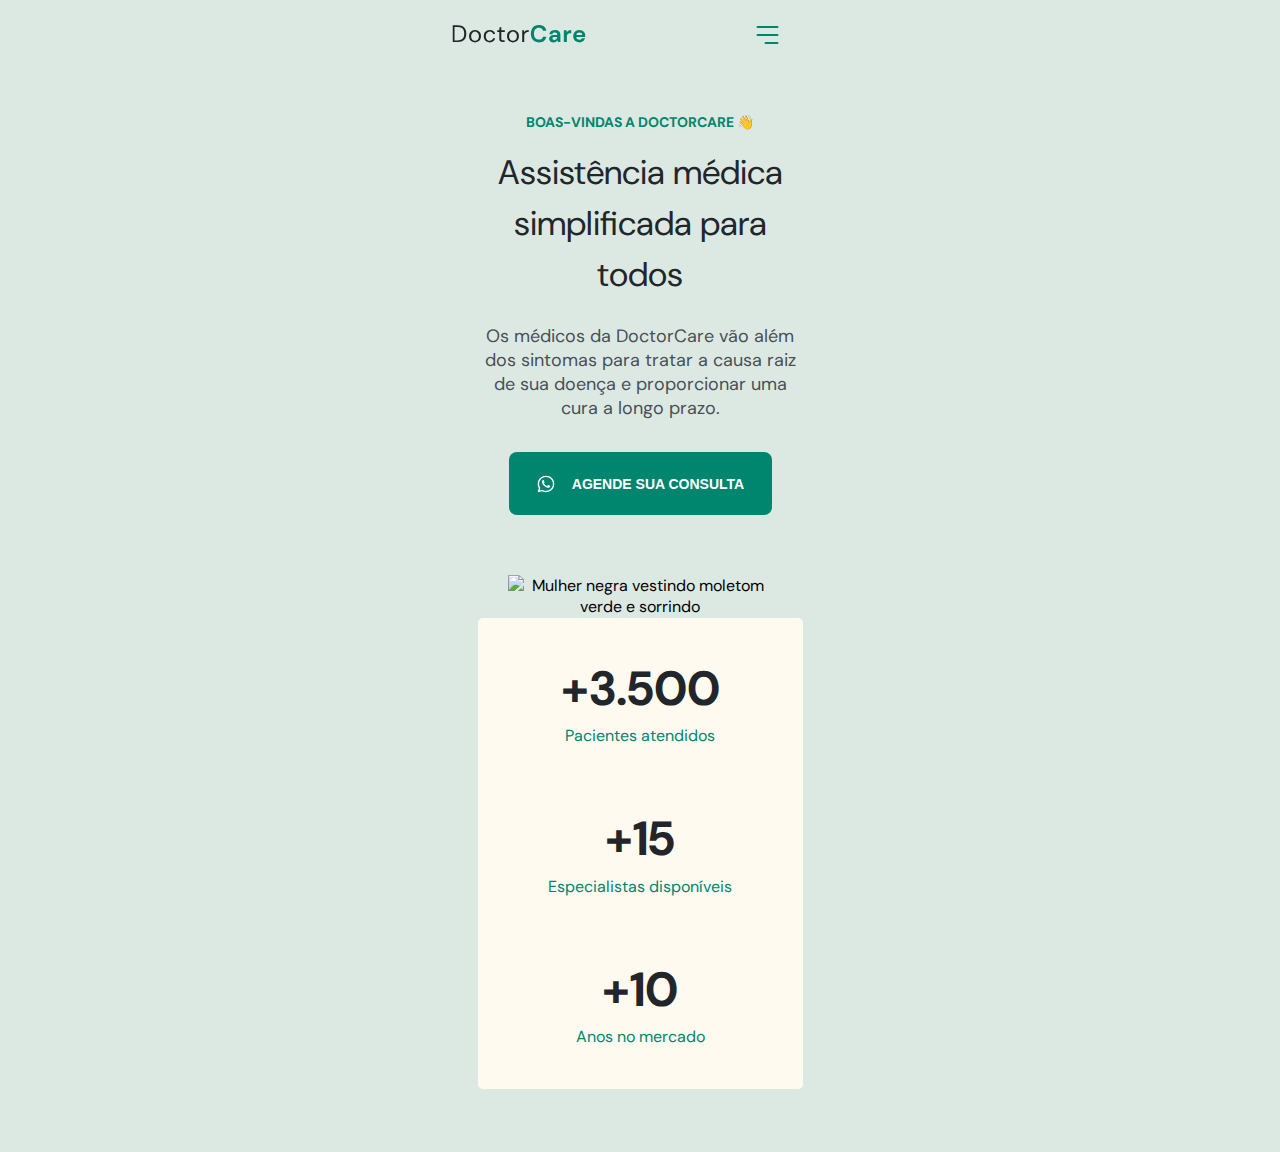
==== NLW/index.html @ db4fc535 "menu" ====
<!DOCTYPE html>
<html lang="pt-BR">
  <head>
    <meta charset="UTF-8" />
    <meta http-equiv="X-UA-Compatible" content="IE=edge" />
    <meta name="viewport" content="width=device-width, initial-scale=1.0" />
    <title>DoctorCare</title>
    <link rel="stylesheet" href="styles.css" />
    <link rel="preconnect" href="https://fonts.googleapis.com" />
    <link rel="preconnect" href="https://fonts.gstatic.com" crossorigin />
    <link
      href="https://fonts.googleapis.com/css2?family=DM+Sans:wght@400;700&display=swap"
      rel="stylesheet"
    />
  </head>
  <body onscroll="onScroll()" class="">
    <nav id="navigation" class="">
      <div class="wrapper">
        <a class="logo" href="#">
          <svg
            width="133"
            height="18"
            viewBox="0 0 133 18"
            fill="none"
            xmlns="http://www.w3.org/2000/svg"
          >
            <path
              d="M0 17.088V0.287999H5.16C8.12 0.287999 10.296 1.04 11.688 2.544C13.096 4.048 13.8 6.112 13.8 8.736C13.8 11.312 13.096 13.352 11.688 14.856C10.296 16.344 8.12 17.088 5.16 17.088H0ZM2.016 15.408H5.112C6.744 15.408 8.04 15.144 9 14.616C9.976 14.072 10.672 13.304 11.088 12.312C11.504 11.304 11.712 10.112 11.712 8.736C11.712 7.328 11.504 6.12 11.088 5.112C10.672 4.104 9.976 3.328 9 2.784C8.04 2.24 6.744 1.968 5.112 1.968H2.016V15.408Z"
              fill="#212529"
            />
            <path
              d="M22.4949 17.376C21.3749 17.376 20.3669 17.12 19.4709 16.608C18.5749 16.096 17.8629 15.376 17.3349 14.448C16.8229 13.504 16.5669 12.4 16.5669 11.136C16.5669 9.872 16.8309 8.776 17.3589 7.848C17.8869 6.904 18.5989 6.176 19.4949 5.664C20.4069 5.152 21.4229 4.896 22.5429 4.896C23.6629 4.896 24.6709 5.152 25.5669 5.664C26.4629 6.176 27.1669 6.904 27.6789 7.848C28.2069 8.776 28.4709 9.872 28.4709 11.136C28.4709 12.4 28.2069 13.504 27.6789 14.448C27.1509 15.376 26.4309 16.096 25.5189 16.608C24.6229 17.12 23.6149 17.376 22.4949 17.376ZM22.4949 15.648C23.1829 15.648 23.8229 15.48 24.4149 15.144C25.0069 14.808 25.4869 14.304 25.8549 13.632C26.2229 12.96 26.4069 12.128 26.4069 11.136C26.4069 10.144 26.2229 9.312 25.8549 8.64C25.5029 7.968 25.0309 7.464 24.4389 7.128C23.8469 6.792 23.2149 6.624 22.5429 6.624C21.8549 6.624 21.2149 6.792 20.6229 7.128C20.0309 7.464 19.5509 7.968 19.1829 8.64C18.8149 9.312 18.6309 10.144 18.6309 11.136C18.6309 12.128 18.8149 12.96 19.1829 13.632C19.5509 14.304 20.0229 14.808 20.5989 15.144C21.1909 15.48 21.8229 15.648 22.4949 15.648Z"
              fill="#212529"
            />
            <path
              d="M37.2261 17.376C36.0901 17.376 35.0661 17.12 34.1541 16.608C33.2581 16.08 32.5461 15.352 32.0181 14.424C31.5061 13.48 31.2501 12.384 31.2501 11.136C31.2501 9.888 31.5061 8.8 32.0181 7.872C32.5461 6.928 33.2581 6.2 34.1541 5.688C35.0661 5.16 36.0901 4.896 37.2261 4.896C38.6341 4.896 39.8181 5.264 40.7781 6C41.7541 6.736 42.3701 7.72 42.6261 8.952H40.5621C40.4021 8.216 40.0101 7.648 39.3861 7.248C38.7621 6.832 38.0341 6.624 37.2021 6.624C36.5301 6.624 35.8981 6.792 35.3061 7.128C34.7141 7.464 34.2341 7.968 33.8661 8.64C33.4981 9.312 33.3141 10.144 33.3141 11.136C33.3141 12.128 33.4981 12.96 33.8661 13.632C34.2341 14.304 34.7141 14.816 35.3061 15.168C35.8981 15.504 36.5301 15.672 37.2021 15.672C38.0341 15.672 38.7621 15.472 39.3861 15.072C40.0101 14.656 40.4021 14.072 40.5621 13.32H42.6261C42.3861 14.52 41.7781 15.496 40.8021 16.248C39.8261 17 38.6341 17.376 37.2261 17.376Z"
              fill="#212529"
            />
            <path
              d="M50.2974 17.088C49.2094 17.088 48.3534 16.824 47.7294 16.296C47.1054 15.768 46.7934 14.816 46.7934 13.44V6.888H44.7294V5.184H46.7934L47.0574 2.328H48.8094V5.184H52.3134V6.888H48.8094V13.44C48.8094 14.192 48.9614 14.704 49.2654 14.976C49.5694 15.232 50.1054 15.36 50.8734 15.36H52.1214V17.088H50.2974Z"
              fill="#212529"
            />
            <path
              d="M60.4506 17.376C59.3306 17.376 58.3226 17.12 57.4266 16.608C56.5306 16.096 55.8186 15.376 55.2906 14.448C54.7786 13.504 54.5226 12.4 54.5226 11.136C54.5226 9.872 54.7866 8.776 55.3146 7.848C55.8426 6.904 56.5546 6.176 57.4506 5.664C58.3626 5.152 59.3786 4.896 60.4986 4.896C61.6186 4.896 62.6266 5.152 63.5226 5.664C64.4186 6.176 65.1226 6.904 65.6346 7.848C66.1626 8.776 66.4266 9.872 66.4266 11.136C66.4266 12.4 66.1626 13.504 65.6346 14.448C65.1066 15.376 64.3866 16.096 63.4746 16.608C62.5786 17.12 61.5706 17.376 60.4506 17.376ZM60.4506 15.648C61.1386 15.648 61.7786 15.48 62.3706 15.144C62.9626 14.808 63.4426 14.304 63.8106 13.632C64.1786 12.96 64.3626 12.128 64.3626 11.136C64.3626 10.144 64.1786 9.312 63.8106 8.64C63.4586 7.968 62.9866 7.464 62.3946 7.128C61.8026 6.792 61.1706 6.624 60.4986 6.624C59.8106 6.624 59.1706 6.792 58.5786 7.128C57.9866 7.464 57.5066 7.968 57.1386 8.64C56.7706 9.312 56.5866 10.144 56.5866 11.136C56.5866 12.128 56.7706 12.96 57.1386 13.632C57.5066 14.304 57.9786 14.808 58.5546 15.144C59.1466 15.48 59.7786 15.648 60.4506 15.648Z"
              fill="#212529"
            />
            <path
              d="M69.7097 17.088V5.184H71.5337L71.7017 7.464C72.0697 6.68 72.6297 6.056 73.3817 5.592C74.1337 5.128 75.0617 4.896 76.1657 4.896V7.008H75.6137C74.9097 7.008 74.2617 7.136 73.6697 7.392C73.0777 7.632 72.6057 8.048 72.2537 8.64C71.9017 9.232 71.7257 10.048 71.7257 11.088V17.088H69.7097Z"
              fill="#212529"
            />
            <path
              d="M86.4924 17.376C84.7964 17.376 83.3404 17.016 82.1244 16.296C80.9084 15.56 79.9724 14.544 79.3164 13.248C78.6604 11.936 78.3324 10.424 78.3324 8.712C78.3324 7 78.6604 5.488 79.3164 4.176C79.9724 2.864 80.9084 1.84 82.1244 1.104C83.3404 0.368 84.7964 0 86.4924 0C88.5084 0 90.1564 0.504 91.4364 1.512C92.7324 2.504 93.5404 3.904 93.8604 5.712H90.4764C90.2684 4.8 89.8204 4.088 89.1324 3.576C88.4604 3.048 87.5644 2.784 86.4444 2.784C84.8924 2.784 83.6764 3.312 82.7964 4.368C81.9164 5.424 81.4764 6.872 81.4764 8.712C81.4764 10.552 81.9164 12 82.7964 13.056C83.6764 14.096 84.8924 14.616 86.4444 14.616C87.5644 14.616 88.4604 14.376 89.1324 13.896C89.8204 13.4 90.2684 12.72 90.4764 11.856H93.8604C93.5404 13.584 92.7324 14.936 91.4364 15.912C90.1564 16.888 88.5084 17.376 86.4924 17.376Z"
              fill="#00856F"
            />
            <path
              d="M101.092 17.376C100.068 17.376 99.2278 17.216 98.5718 16.896C97.9158 16.56 97.4277 16.12 97.1077 15.576C96.7878 15.032 96.6278 14.432 96.6278 13.776C96.6278 12.672 97.0598 11.776 97.9238 11.088C98.7878 10.4 100.084 10.056 101.812 10.056H104.836V9.768C104.836 8.952 104.604 8.352 104.14 7.968C103.676 7.584 103.1 7.392 102.412 7.392C101.788 7.392 101.244 7.544 100.78 7.848C100.316 8.136 100.028 8.568 99.9157 9.144H96.9157C96.9958 8.28 97.2837 7.528 97.7797 6.888C98.2917 6.248 98.9477 5.76 99.7477 5.424C100.548 5.072 101.444 4.896 102.436 4.896C104.132 4.896 105.468 5.32 106.444 6.168C107.42 7.016 107.908 8.216 107.908 9.768V17.088H105.292L105.004 15.168C104.652 15.808 104.156 16.336 103.516 16.752C102.892 17.168 102.084 17.376 101.092 17.376ZM101.788 14.976C102.668 14.976 103.348 14.688 103.828 14.112C104.324 13.536 104.636 12.824 104.764 11.976H102.148C101.332 11.976 100.748 12.128 100.396 12.432C100.044 12.72 99.8678 13.08 99.8678 13.512C99.8678 13.976 100.044 14.336 100.396 14.592C100.748 14.848 101.212 14.976 101.788 14.976Z"
              fill="#00856F"
            />
            <path
              d="M111.319 17.088V5.184H114.055L114.343 7.416C114.775 6.648 115.359 6.04 116.095 5.592C116.847 5.128 117.727 4.896 118.735 4.896V8.136H117.871C117.199 8.136 116.599 8.24 116.071 8.448C115.543 8.656 115.127 9.016 114.823 9.528C114.535 10.04 114.391 10.752 114.391 11.664V17.088H111.319Z"
              fill="#00856F"
            />
            <path
              d="M126.888 17.376C125.688 17.376 124.624 17.12 123.696 16.608C122.768 16.096 122.04 15.376 121.512 14.448C120.984 13.52 120.72 12.448 120.72 11.232C120.72 10 120.976 8.904 121.488 7.944C122.016 6.984 122.736 6.24 123.648 5.712C124.576 5.168 125.664 4.896 126.912 4.896C128.08 4.896 129.112 5.152 130.008 5.664C130.904 6.176 131.6 6.88 132.096 7.776C132.608 8.656 132.864 9.64 132.864 10.728C132.864 10.904 132.856 11.088 132.84 11.28C132.84 11.472 132.832 11.672 132.816 11.88H123.768C123.832 12.808 124.152 13.536 124.728 14.064C125.32 14.592 126.032 14.856 126.864 14.856C127.488 14.856 128.008 14.72 128.424 14.448C128.856 14.16 129.176 13.792 129.384 13.344H132.504C132.28 14.096 131.904 14.784 131.376 15.408C130.864 16.016 130.224 16.496 129.456 16.848C128.704 17.2 127.848 17.376 126.888 17.376ZM126.912 7.392C126.16 7.392 125.496 7.608 124.92 8.04C124.344 8.456 123.976 9.096 123.816 9.96H129.744C129.696 9.176 129.408 8.552 128.88 8.088C128.352 7.624 127.696 7.392 126.912 7.392Z"
              fill="#00856F"
            />
          </svg>
        </a>

        <div class="menu">
          <ul>
            <li><a href="#">Início</a></li>
            <li><a href="#">Serviços</a></li>
            <li><a href="#">Sobre</a></li>
          </ul>

          <a class="button" href="#">Agende sua consulta</a>

          <ul class="social-links">
            <li>
              <a target="_blank" href=""
                ><svg
                  width="24"
                  height="24"
                  viewBox="0 0 24 24"
                  fill="none"
                  xmlns="http://www.w3.org/2000/svg"
                >
                  <path
                    d="M17 1.99997H7C4.23858 1.99997 2 4.23855 2 6.99997V17C2 19.7614 4.23858 22 7 22H17C19.7614 22 22 19.7614 22 17V6.99997C22 4.23855 19.7614 1.99997 17 1.99997Z"
                    stroke="#FFFAF1"
                    stroke-width="2"
                    stroke-linecap="round"
                    stroke-linejoin="round"
                  />
                  <path
                    d="M15.9997 11.3701C16.1231 12.2023 15.981 13.0523 15.5935 13.7991C15.206 14.5459 14.5929 15.1515 13.8413 15.5297C13.0898 15.908 12.2382 16.0397 11.4075 15.906C10.5768 15.7723 9.80947 15.3801 9.21455 14.7852C8.61962 14.1903 8.22744 13.4229 8.09377 12.5923C7.96011 11.7616 8.09177 10.91 8.47003 10.1584C8.84829 9.40691 9.45389 8.7938 10.2007 8.4063C10.9475 8.0188 11.7975 7.87665 12.6297 8.00006C13.4786 8.12594 14.2646 8.52152 14.8714 9.12836C15.4782 9.73521 15.8738 10.5211 15.9997 11.3701Z"
                    stroke="#FFFAF1"
                    stroke-width="2"
                    stroke-linecap="round"
                    stroke-linejoin="round"
                  />
                  <path
                    d="M17.5 6.49997H17.51"
                    stroke="#FFFAF1"
                    stroke-width="2"
                    stroke-linecap="round"
                    stroke-linejoin="round"
                  />
                </svg>
              </a>
            </li>
            <li>
              <a target="_blank" href=""
                ><svg
                  width="24"
                  height="24"
                  viewBox="0 0 24 24"
                  fill="none"
                  xmlns="http://www.w3.org/2000/svg"
                >
                  <path
                    d="M18 1.99997H15C13.6739 1.99997 12.4021 2.52675 11.4645 3.46444C10.5268 4.40212 10 5.67389 10 6.99997V9.99997H7V14H10V22H14V14H17L18 9.99997H14V6.99997C14 6.73475 14.1054 6.4804 14.2929 6.29286C14.4804 6.10533 14.7348 5.99997 15 5.99997H18V1.99997Z"
                    stroke="#FFFAF1"
                    stroke-width="2"
                    stroke-linecap="round"
                    stroke-linejoin="round"
                  />
                </svg>
              </a>
            </li>
            <li>
              <a target="_blank" href=""
                ><svg
                  width="24"
                  height="24"
                  viewBox="0 0 24 24"
                  fill="none"
                  xmlns="http://www.w3.org/2000/svg"
                >
                  <path
                    d="M22.5396 6.42C22.4208 5.94541 22.1789 5.51057 21.8382 5.15941C21.4976 4.80824 21.0703 4.55318 20.5996 4.42C18.8796 4 11.9996 4 11.9996 4C11.9996 4 5.1196 4 3.3996 4.46C2.92884 4.59318 2.50157 4.84824 2.16094 5.19941C1.82031 5.55057 1.57838 5.98541 1.4596 6.46C1.14481 8.20556 0.990831 9.97631 0.999595 11.75C0.988374 13.537 1.14236 15.3213 1.4596 17.08C1.59055 17.5398 1.8379 17.9581 2.17774 18.2945C2.51758 18.6308 2.93842 18.8738 3.3996 19C5.1196 19.46 11.9996 19.46 11.9996 19.46C11.9996 19.46 18.8796 19.46 20.5996 19C21.0703 18.8668 21.4976 18.6118 21.8382 18.2606C22.1789 17.9094 22.4208 17.4746 22.5396 17C22.852 15.2676 23.0059 13.5103 22.9996 11.75C23.0108 9.96295 22.8568 8.1787 22.5396 6.42Z"
                    stroke="#FFFAF1"
                    stroke-width="2"
                    stroke-linecap="round"
                    stroke-linejoin="round"
                  />
                  <path
                    d="M9.75 15.02L15.5 11.75L9.75 8.48001V15.02Z"
                    stroke="#FFFAF1"
                    stroke-width="2"
                    stroke-linecap="round"
                    stroke-linejoin="round"
                  />
                </svg>
              </a>
            </li>
          </ul>
        </div>
        <button
          aria-expanded="false"
          aria-label="Abri menu"
          onclick="openMenu()"
          class="open-menu"
        >
          <svg
            width="40"
            height="40"
            viewBox="0 0 40 40"
            fill="none"
            xmlns="http://www.w3.org/2000/svg"
          >
            <path
              d="M10 20H30"
              stroke="#00856F"
              stroke-width="2"
              stroke-linecap="round"
              stroke-linejoin="round"
            />
            <path
              d="M10 12H30"
              stroke="#00856F"
              stroke-width="2"
              stroke-linecap="round"
              stroke-linejoin="round"
            />
            <path
              d="M18 28L30 28"
              stroke="#00856F"
              stroke-width="2"
              stroke-linecap="round"
              stroke-linejoin="round"
            />
          </svg>
        </button>
        <button
          aria-expanded="true"
          aria-label="Fechar menu"
          onclick="closeMenu()"
          class="close-menu"
        >
          <svg
            width="40"
            height="40"
            viewBox="0 0 40 40"
            fill="none"
            xmlns="http://www.w3.org/2000/svg"
          >
            <path
              d="M30 10L10 30M10 10L30 30"
              stroke="#FFFAF1"
              stroke-width="2"
              stroke-linecap="round"
              stroke-linejoin="round"
            />
          </svg>
        </button>
      </div>
    </nav>

    <header class="wrapper">
      <h4>BOAS-VINDAS A DOCTORCARE 👋</h4>
      <h1>Assistência médica simplificada para todos</h1>
      <p>
        Os médicos da DoctorCare vão além dos sintomas para tratar a causa raiz
        de sua doença e proporcionar uma cura a longo prazo.
      </p>
      <button>
        <svg
          width="20"
          height="20"
          viewBox="0 0 20 20"
          fill="none"
          xmlns="http://www.w3.org/2000/svg"
        >
          <path
            d="M13.8337 11.6667C13.667 11.5833 12.5837 11.0833 12.417 11C12.2503 10.9167 12.0837 10.9167 11.917 11.0833C11.7503 11.25 11.417 11.75 11.2503 11.9167C11.167 12.0833 11.0003 12.0833 10.8337 12C10.2503 11.75 9.66699 11.4167 9.16699 11C8.75033 10.5833 8.33366 10.0833 8.00033 9.58334C7.91699 9.41668 8.00033 9.25001 8.08366 9.16668C8.16699 9.08334 8.25033 8.91668 8.41699 8.83334C8.50033 8.75001 8.58366 8.58334 8.58366 8.50001C8.66699 8.41668 8.66699 8.25001 8.58366 8.16668C8.50033 8.08334 8.08366 7.08334 7.91699 6.66668C7.83366 6.08334 7.66699 6.08334 7.50033 6.08334C7.41699 6.08334 7.25033 6.08334 7.08366 6.08334C6.91699 6.08334 6.66699 6.25001 6.58366 6.33334C6.08366 6.83334 5.83366 7.41668 5.83366 8.08334C5.91699 8.83334 6.16699 9.58334 6.66699 10.25C7.58366 11.5833 8.75033 12.6667 10.167 13.3333C10.5837 13.5 10.917 13.6667 11.3337 13.75C11.7503 13.9167 12.167 13.9167 12.667 13.8333C13.2503 13.75 13.7503 13.3333 14.0837 12.8333C14.2503 12.5 14.2503 12.1667 14.167 11.8333C14.167 11.8333 14.0003 11.75 13.8337 11.6667ZM15.917 4.08334C12.667 0.833344 7.41699 0.833344 4.16699 4.08334C1.50033 6.75001 1.00033 10.8333 2.83366 14.0833L1.66699 18.3333L6.08366 17.1667C7.33366 17.8333 8.66699 18.1667 10.0003 18.1667C14.5837 18.1667 18.2503 14.5 18.2503 9.91668C18.3337 7.75001 17.417 5.66668 15.917 4.08334ZM13.667 15.75C12.5837 16.4167 11.3337 16.8333 10.0003 16.8333C8.75033 16.8333 7.58366 16.5 6.50033 15.9167L6.25033 15.75L3.66699 16.4167L4.33366 13.9167L4.16699 13.6667C2.16699 10.3333 3.16699 6.16668 6.41699 4.08334C9.66699 2.00001 13.8337 3.08334 15.8337 6.25001C17.8337 9.50001 16.917 13.75 13.667 15.75Z"
            fill="white"
          />
        </svg>

        Agende sua consulta
      </button>

      <img
        src="./assets/photo.svg"
        alt="Mulher negra vestindo moletom verde e sorrindo"
      />
      <div class="stats">
        <div class="stat">
          <h3>+3.500</h3>
          <p>Pacientes atendidos</p>
        </div>
        <div class="stat">
          <h3>+15</h3>
          <p>Especialistas disponíveis</p>
        </div>
        <div class="stat">
          <h3>+10</h3>
          <p>Anos no mercado</p>
        </div>
      </div>
    </header>
    <script src="main.js"></script>
  </body>
</html>
---- NLW/styles.css ----
/*===All===========================*/

* {
  margin: 0;
  padding: 0;
  box-sizing: border-box;
}

:root {
  --primary-color: hsl(170, 100%, 26%);
  --headline-color: hsl(210, 11%, 15%);
  --paragraph-color: hsl(210, 9%, 31%);

  --brand-beige: hsl(39, 100%, 97%);
  --brand-light: hsl(148, 23%, 89%);

  font-size: 62.5%; /*1rem equivale a 10px*/

  --nav-height: 7.2rem;
}

html,
body {
  width: 100%;
  height: 100%;
}

body {
  font-family: 'DM Sans';
  font-size: 1.6rem;

  text-align: center;
}

.wrapper {
  width: 37.5rem;
  margin-inline: auto;
}

ul {
  list-style: none;
}

/*=====Header========================*/

header {
  margin-top: calc(4.1rem + var(--nav-height));
  padding-inline: 2.4rem;
}

header::before {
  content: '';
  width: 100%;
  height: calc(108rem + var(--nav-height));
  background-color: var(--brand-light);
  display: block;

  position: absolute;
  top: 0;
  left: 0;
  z-index: -1;
}

header h4 {
  font-size: 1.4rem;
  color: var(--primary-color);
  margin-bottom: 1.6rem;
}

header h1 {
  font-size: 3.4rem;
  color: var(--headline-color);
  line-height: 130%;
  line-height: 150%;
  font-weight: 400;
  margin-bottom: 2.4rem;
}

header p {
  font-size: 1.8rem;
  color: var(--paragraph-color);
  margin-bottom: 3.2rem;
}

header button {
  background: var(--primary-color);
  border: none;
  border-radius: 0.8rem;

  margin-bottom: 6rem;

  height: 6.3rem;
  width: 26.3rem;

  color: hsl(0, 0%, 100%);

  text-transform: uppercase;
  font-size: 1.4rem;
  font-weight: 700;

  display: flex;
  flex-direction: row;
  align-items: center;
  justify-content: center;
  gap: 1.6rem;
  margin-left: auto;
  margin-right: auto;
}

header img {
  width: 26.4rem;
  display: block;
  margin-inline: auto;
  object-position: 0 2rem;
}

.stats {
  width: 32.7;
  padding-block: 4rem;
  margin-inline: auto;

  background-color: var(--brand-beige);
  border: 1px solid var(--brand-light);
  border-radius: 0.6rem;

  display: flex;
  flex-direction: column;
  justify-content: center;
  gap: 6rem;
}

.stat h3 {
  font-size: 4.8rem;
  color: var(--headline-color);
  line-height: 130%;

  margin-bottom: 0.4rem;
}

.stat p {
  margin: 0;
  color: var(--primary-color);
  font-size: 1.6rem;
  line-height: 150%;
}

nav button {
  background: none;
  border: none;
  cursor: pointer;
}

/*=====Navigation========================*/

nav {
  display: flex;
  height: var(--nav-height);

  position: fixed;
  top: 0;
  left: 50%;
  transform: translateX(-50%);
}

nav .wrapper {
  display: flex;
  align-items: center;
  justify-content: space-between;
}

nav.scroll {
  background: var(--primary-color);
  width: 100vw;
}

nav.scroll svg:nth-child(1) path {
  fill: white;
}

nav.scroll svg:nth-child(2) path {
  stroke: white;
}

nav button {
  background: none;
  border: none;
  cursor: ponter;
}

/*===Menu Expandend===========================*/
body.menu-expanded {
  overflow: hidden;
}

body.menu-expanded > :not(nav) {
  display: none;
}

.menu,
.close-menu,
body.menu-expanded .open-menu {
  opacity: 0.5;
  visibility: hidden;
}

body.menu-expanded .menu,
body.menu-expanded .close-menu {
  opacity: 1;
  visibility: visible;
}

body.menu-expanded .menu {
  position: fixed;
  top: 0;
  left: 0;
  background: var(--primary-color);

  width: 100vw;
  height: 100vh;

  padding: var(--nav-height);
}

body.menu-expanded nav {
  position: relative;
}

.menu ul:nth-child(1) {
  display: flex;
  flex-direction: column;
  gap: 4.8rem;
  margin-top: 6rem;

  font-weight: 700;
  font-size: 2.4rem;
  line-height: 3.1rem;
}

.menu ul li a {
  color: white;
  text-decoration: none;
}

.menu .button {
  background: white;
  border-radius: 4rem;
  font-weight: 700;
  font-size: 1.8rem;
  line-height: 2.3rem;
  text-transform: uppercase;
  text-decoration: none;

  color: var(--primary-color);

  display: inline-block;
  padding: 1.6rem 3.2rem;

  margin-top: 4.8rem;
  margin-bottom: 8rem;
}

.social-links {
  display: flex;
  align-items: center;
  justify-content: center;
  gap: 3.2rem;
}

body .menu-expanded .logo,
body.menu-expanded button {
  position: relative;
  z-index: 100;
}

body.menu-expanded .logo path {
  fill: white;
}

body.menu-expanded button path {
  stroke: white;
}
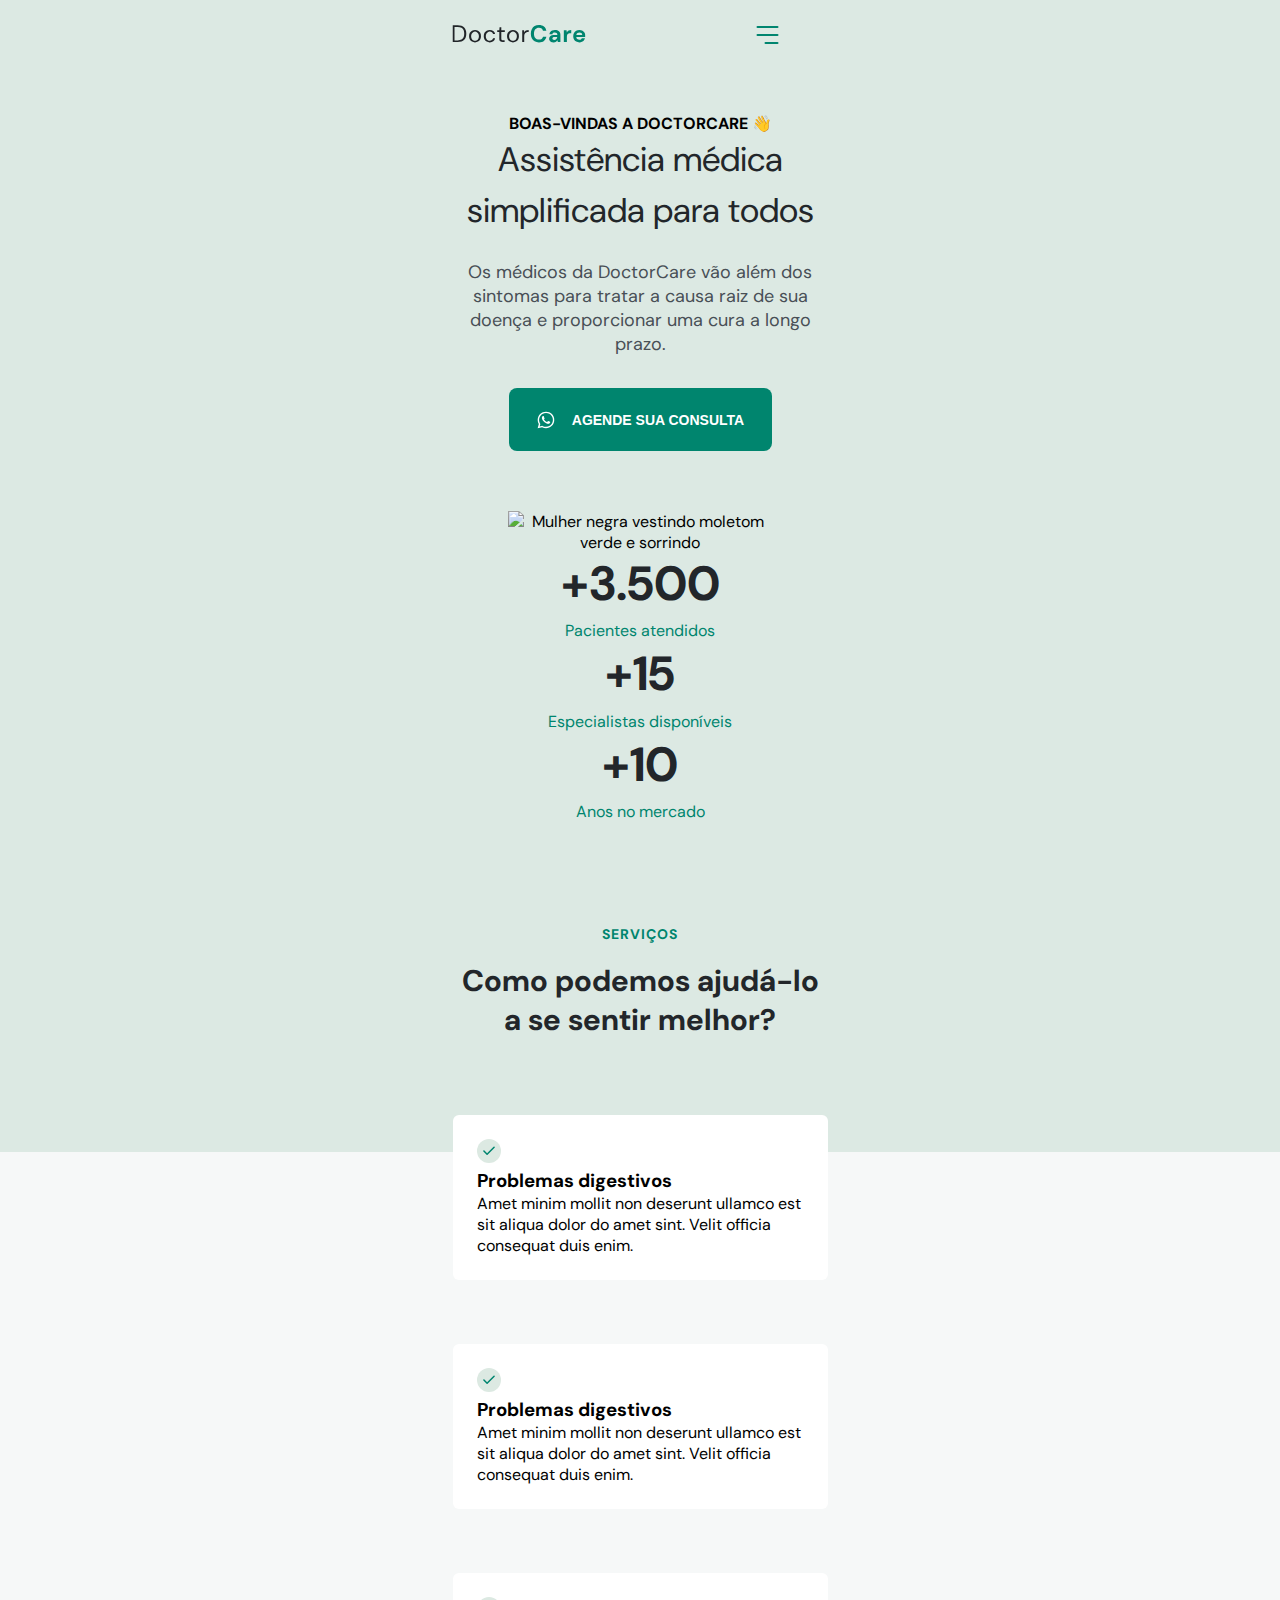
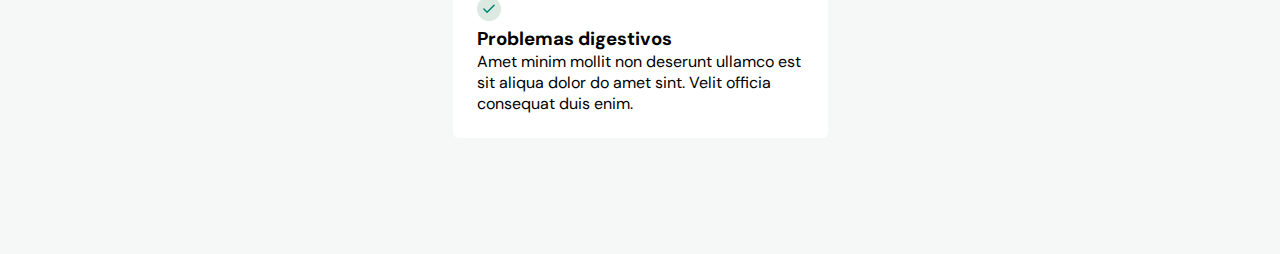
==== commit 8488df02: "Scroll Reveal" ====
--- a/NLW/index.html
+++ b/NLW/index.html
@@ -16,7 +16,7 @@
   <body onscroll="onScroll()" class="">
     <nav id="navigation" class="">
       <div class="wrapper">
-        <a class="logo" href="#">
+        <a class="logo" href="#home">
           <svg
             width="133"
             height="18"
@@ -69,8 +69,8 @@
 
         <div class="menu">
           <ul>
-            <li><a href="#">Início</a></li>
-            <li><a href="#">Serviços</a></li>
+            <li><a onclick="closeMenu()" href="#home">Início</a></li>
+            <li><a onclick="closeMenu()" href="#services">Serviços</a></li>
             <li><a href="#">Sobre</a></li>
           </ul>
 
@@ -218,49 +218,138 @@
       </div>
     </nav>
 
-    <header class="wrapper">
-      <h4>BOAS-VINDAS A DOCTORCARE 👋</h4>
-      <h1>Assistência médica simplificada para todos</h1>
-      <p>
-        Os médicos da DoctorCare vão além dos sintomas para tratar a causa raiz
-        de sua doença e proporcionar uma cura a longo prazo.
-      </p>
-      <button>
-        <svg
-          width="20"
-          height="20"
-          viewBox="0 0 20 20"
-          fill="none"
-          xmlns="http://www.w3.org/2000/svg"
-        >
-          <path
-            d="M13.8337 11.6667C13.667 11.5833 12.5837 11.0833 12.417 11C12.2503 10.9167 12.0837 10.9167 11.917 11.0833C11.7503 11.25 11.417 11.75 11.2503 11.9167C11.167 12.0833 11.0003 12.0833 10.8337 12C10.2503 11.75 9.66699 11.4167 9.16699 11C8.75033 10.5833 8.33366 10.0833 8.00033 9.58334C7.91699 9.41668 8.00033 9.25001 8.08366 9.16668C8.16699 9.08334 8.25033 8.91668 8.41699 8.83334C8.50033 8.75001 8.58366 8.58334 8.58366 8.50001C8.66699 8.41668 8.66699 8.25001 8.58366 8.16668C8.50033 8.08334 8.08366 7.08334 7.91699 6.66668C7.83366 6.08334 7.66699 6.08334 7.50033 6.08334C7.41699 6.08334 7.25033 6.08334 7.08366 6.08334C6.91699 6.08334 6.66699 6.25001 6.58366 6.33334C6.08366 6.83334 5.83366 7.41668 5.83366 8.08334C5.91699 8.83334 6.16699 9.58334 6.66699 10.25C7.58366 11.5833 8.75033 12.6667 10.167 13.3333C10.5837 13.5 10.917 13.6667 11.3337 13.75C11.7503 13.9167 12.167 13.9167 12.667 13.8333C13.2503 13.75 13.7503 13.3333 14.0837 12.8333C14.2503 12.5 14.2503 12.1667 14.167 11.8333C14.167 11.8333 14.0003 11.75 13.8337 11.6667ZM15.917 4.08334C12.667 0.833344 7.41699 0.833344 4.16699 4.08334C1.50033 6.75001 1.00033 10.8333 2.83366 14.0833L1.66699 18.3333L6.08366 17.1667C7.33366 17.8333 8.66699 18.1667 10.0003 18.1667C14.5837 18.1667 18.2503 14.5 18.2503 9.91668C18.3337 7.75001 17.417 5.66668 15.917 4.08334ZM13.667 15.75C12.5837 16.4167 11.3337 16.8333 10.0003 16.8333C8.75033 16.8333 7.58366 16.5 6.50033 15.9167L6.25033 15.75L3.66699 16.4167L4.33366 13.9167L4.16699 13.6667C2.16699 10.3333 3.16699 6.16668 6.41699 4.08334C9.66699 2.00001 13.8337 3.08334 15.8337 6.25001C17.8337 9.50001 16.917 13.75 13.667 15.75Z"
-            fill="white"
-          />
-        </svg>
-
-        Agende sua consulta
-      </button>
-
-      <img
-        src="./assets/photo.svg"
-        alt="Mulher negra vestindo moletom verde e sorrindo"
-      />
-      <div class="stats">
-        <div class="stat">
-          <h3>+3.500</h3>
-          <p>Pacientes atendidos</p>
-        </div>
-        <div class="stat">
-          <h3>+15</h3>
-          <p>Especialistas disponíveis</p>
-        </div>
-        <div class="stat">
-          <h3>+10</h3>
-          <p>Anos no mercado</p>
+    <header id="home">
+      <div class="wrapper">
+        <h4>BOAS-VINDAS A DOCTORCARE 👋</h4>
+        <h1>Assistência médica simplificada para todos</h1>
+        <p>
+          Os médicos da DoctorCare vão além dos sintomas para tratar a causa
+          raiz de sua doença e proporcionar uma cura a longo prazo.
+        </p>
+        <button>
+          <svg
+            width="20"
+            height="20"
+            viewBox="0 0 20 20"
+            fill="none"
+            xmlns="http://www.w3.org/2000/svg"
+          >
+            <path
+              d="M13.8337 11.6667C13.667 11.5833 12.5837 11.0833 12.417 11C12.2503 10.9167 12.0837 10.9167 11.917 11.0833C11.7503 11.25 11.417 11.75 11.2503 11.9167C11.167 12.0833 11.0003 12.0833 10.8337 12C10.2503 11.75 9.66699 11.4167 9.16699 11C8.75033 10.5833 8.33366 10.0833 8.00033 9.58334C7.91699 9.41668 8.00033 9.25001 8.08366 9.16668C8.16699 9.08334 8.25033 8.91668 8.41699 8.83334C8.50033 8.75001 8.58366 8.58334 8.58366 8.50001C8.66699 8.41668 8.66699 8.25001 8.58366 8.16668C8.50033 8.08334 8.08366 7.08334 7.91699 6.66668C7.83366 6.08334 7.66699 6.08334 7.50033 6.08334C7.41699 6.08334 7.25033 6.08334 7.08366 6.08334C6.91699 6.08334 6.66699 6.25001 6.58366 6.33334C6.08366 6.83334 5.83366 7.41668 5.83366 8.08334C5.91699 8.83334 6.16699 9.58334 6.66699 10.25C7.58366 11.5833 8.75033 12.6667 10.167 13.3333C10.5837 13.5 10.917 13.6667 11.3337 13.75C11.7503 13.9167 12.167 13.9167 12.667 13.8333C13.2503 13.75 13.7503 13.3333 14.0837 12.8333C14.2503 12.5 14.2503 12.1667 14.167 11.8333C14.167 11.8333 14.0003 11.75 13.8337 11.6667ZM15.917 4.08334C12.667 0.833344 7.41699 0.833344 4.16699 4.08334C1.50033 6.75001 1.00033 10.8333 2.83366 14.0833L1.66699 18.3333L6.08366 17.1667C7.33366 17.8333 8.66699 18.1667 10.0003 18.1667C14.5837 18.1667 18.2503 14.5 18.2503 9.91668C18.3337 7.75001 17.417 5.66668 15.917 4.08334ZM13.667 15.75C12.5837 16.4167 11.3337 16.8333 10.0003 16.8333C8.75033 16.8333 7.58366 16.5 6.50033 15.9167L6.25033 15.75L3.66699 16.4167L4.33366 13.9167L4.16699 13.6667C2.16699 10.3333 3.16699 6.16668 6.41699 4.08334C9.66699 2.00001 13.8337 3.08334 15.8337 6.25001C17.8337 9.50001 16.917 13.75 13.667 15.75Z"
+              fill="white"
+            />
+          </svg>
+
+          Agende sua consulta
+        </button>
+
+        <img
+          src="./assets/photo.svg"
+          alt="Mulher negra vestindo moletom verde e sorrindo"
+        />
+        <div class="stats">
+          <div class="stat">
+            <h3>+3.500</h3>
+            <p>Pacientes atendidos</p>
+          </div>
+          <div class="stat">
+            <h3>+15</h3>
+            <p>Especialistas disponíveis</p>
+          </div>
+          <div class="stat">
+            <h3>+10</h3>
+            <p>Anos no mercado</p>
+          </div>
         </div>
       </div>
     </header>
+
+    <section id="services">
+      <div class="wrapper">
+        <header>
+          <h4>Serviços</h4>
+          <h2>Como podemos ajudá-lo a se sentir melhor?</h2>
+        </header>
+        <div class="cards">
+          <div class="card">
+            <svg
+              width="24"
+              height="24"
+              viewBox="0 0 24 24"
+              fill="none"
+              xmlns="http://www.w3.org/2000/svg"
+            >
+              <circle cx="12" cy="12" r="12" fill="#DCE9E2" />
+              <path
+                d="M17.091 8.18182L10.091 15.1818L6.90918 12"
+                stroke="#00856F"
+                stroke-width="1.5"
+                stroke-linecap="round"
+                stroke-linejoin="round"
+              />
+            </svg>
+
+            <h3>Problemas digestivos</h3>
+            <p>
+              Amet minim mollit non deserunt ullamco est sit aliqua dolor do
+              amet sint. Velit officia consequat duis enim.
+            </p>
+          </div>
+
+          <div class="card">
+            <svg
+              width="24"
+              height="24"
+              viewBox="0 0 24 24"
+              fill="none"
+              xmlns="http://www.w3.org/2000/svg"
+            >
+              <circle cx="12" cy="12" r="12" fill="#DCE9E2" />
+              <path
+                d="M17.091 8.18182L10.091 15.1818L6.90918 12"
+                stroke="#00856F"
+                stroke-width="1.5"
+                stroke-linecap="round"
+                stroke-linejoin="round"
+              />
+            </svg>
+
+            <h3>Problemas digestivos</h3>
+            <p>
+              Amet minim mollit non deserunt ullamco est sit aliqua dolor do
+              amet sint. Velit officia consequat duis enim.
+            </p>
+          </div>
+
+          <div class="card">
+            <svg
+              width="24"
+              height="24"
+              viewBox="0 0 24 24"
+              fill="none"
+              xmlns="http://www.w3.org/2000/svg"
+            >
+              <circle cx="12" cy="12" r="12" fill="#DCE9E2" />
+              <path
+                d="M17.091 8.18182L10.091 15.1818L6.90918 12"
+                stroke="#00856F"
+                stroke-width="1.5"
+                stroke-linecap="round"
+                stroke-linejoin="round"
+              />
+            </svg>
+
+            <h3>Problemas digestivos</h3>
+            <p>
+              Amet minim mollit non deserunt ullamco est sit aliqua dolor do
+              amet sint. Velit officia consequat duis enim.
+            </p>
+          </div>
+        </div>
+      </div>
+    </section>
+    <!--ScrollReaveal Lib-->
+    <script src="https://unpkg.com/scrollreveal"></script>
     <script src="main.js"></script>
   </body>
 </html>
--- a/NLW/styles.css
+++ b/NLW/styles.css
@@ -14,9 +14,15 @@
   --brand-beige: hsl(39, 100%, 97%);
   --brand-light: hsl(148, 23%, 89%);
 
+  --bg-light: hsl(180, 14%, 97%);
+
   font-size: 62.5%; /*1rem equivale a 10px*/
 
   --nav-height: 7.2rem;
+}
+
+html {
+  scroll-behavior: smooth;
 }
 
 html,
@@ -30,6 +36,10 @@
   font-size: 1.6rem;
 
   text-align: center;
+
+  overflow: overlay;
+
+  background-color: var(--bg-light);
 }
 
 .wrapper {
@@ -41,14 +51,17 @@
   list-style: none;
 }
 
-/*=====Header========================*/
-
-header {
-  margin-top: calc(4.1rem + var(--nav-height));
-  padding-inline: 2.4rem;
-}
-
-header::before {
+section {
+  padding-block: 10rem;
+}
+
+/*=====#Home========================*/
+
+#home {
+  padding-top: calc(4.1rem + var(--nav-height));
+}
+
+#home::before {
   content: '';
   width: 100%;
   height: calc(108rem + var(--nav-height));
@@ -61,13 +74,13 @@
   z-index: -1;
 }
 
-header h4 {
+he#homeader h4 {
   font-size: 1.4rem;
   color: var(--primary-color);
   margin-bottom: 1.6rem;
 }
 
-header h1 {
+#home h1 {
   font-size: 3.4rem;
   color: var(--headline-color);
   line-height: 130%;
@@ -76,13 +89,13 @@
   margin-bottom: 2.4rem;
 }
 
-header p {
+#home p {
   font-size: 1.8rem;
   color: var(--paragraph-color);
   margin-bottom: 3.2rem;
 }
 
-header button {
+#home button {
   background: var(--primary-color);
   border: none;
   border-radius: 0.8rem;
@@ -107,14 +120,14 @@
   margin-right: auto;
 }
 
-header img {
+#home img {
   width: 26.4rem;
   display: block;
   margin-inline: auto;
   object-position: 0 2rem;
 }
 
-.stats {
+#home.stats {
   width: 32.7;
   padding-block: 4rem;
   margin-inline: auto;
@@ -129,7 +142,7 @@
   gap: 6rem;
 }
 
-.stat h3 {
+#home .stat h3 {
   font-size: 4.8rem;
   color: var(--headline-color);
   line-height: 130%;
@@ -137,7 +150,7 @@
   margin-bottom: 0.4rem;
 }
 
-.stat p {
+#home .stat p {
   margin: 0;
   color: var(--primary-color);
   font-size: 1.6rem;
@@ -160,6 +173,8 @@
   top: 0;
   left: 50%;
   transform: translateX(-50%);
+
+  z-index: 100;
 }
 
 nav .wrapper {
@@ -209,6 +224,10 @@
   visibility: visible;
 }
 
+.menu {
+  transform: translateY(100%);
+}
+
 body.menu-expanded .menu {
   position: fixed;
   top: 0;
@@ -219,6 +238,10 @@
   height: 100vh;
 
   padding: var(--nav-height);
+
+  transition: transform 300ms;
+
+  transform: translateY(0);
 }
 
 body.menu-expanded nav {
@@ -229,7 +252,7 @@
   display: flex;
   flex-direction: column;
   gap: 4.8rem;
-  margin-top: 6rem;
+  margin-top: 3rem;
 
   font-weight: 700;
   font-size: 2.4rem;
@@ -279,3 +302,44 @@
 body.menu-expanded button path {
   stroke: white;
 }
+
+/*=====Services========================*/
+
+#services header h4 {
+  font-size: 1.4rem;
+  line-height: 150%;
+  letter-spacing: 0.08em;
+
+  color: var(--primary-color);
+
+  text-transform: uppercase;
+  margin-bottom: 1.6rem;
+}
+
+#services header h2 {
+  font-size: 3rem;
+  line-height: 3.9rem;
+
+  color: var(--headline-color);
+
+  margin-bottom: 6rem;
+}
+
+#services .cards {
+  display: flex;
+  flex-direction: column;
+  gap: 3.2rem;
+}
+
+#services .card {
+  padding: 2.4rem;
+  text-align: left;
+  background: white;
+
+  border: 1px solide var(--brand-light);
+  border-radius: 0.6rem;
+}
+
+#services .card {
+  margin-block: 1.6rem;
+}
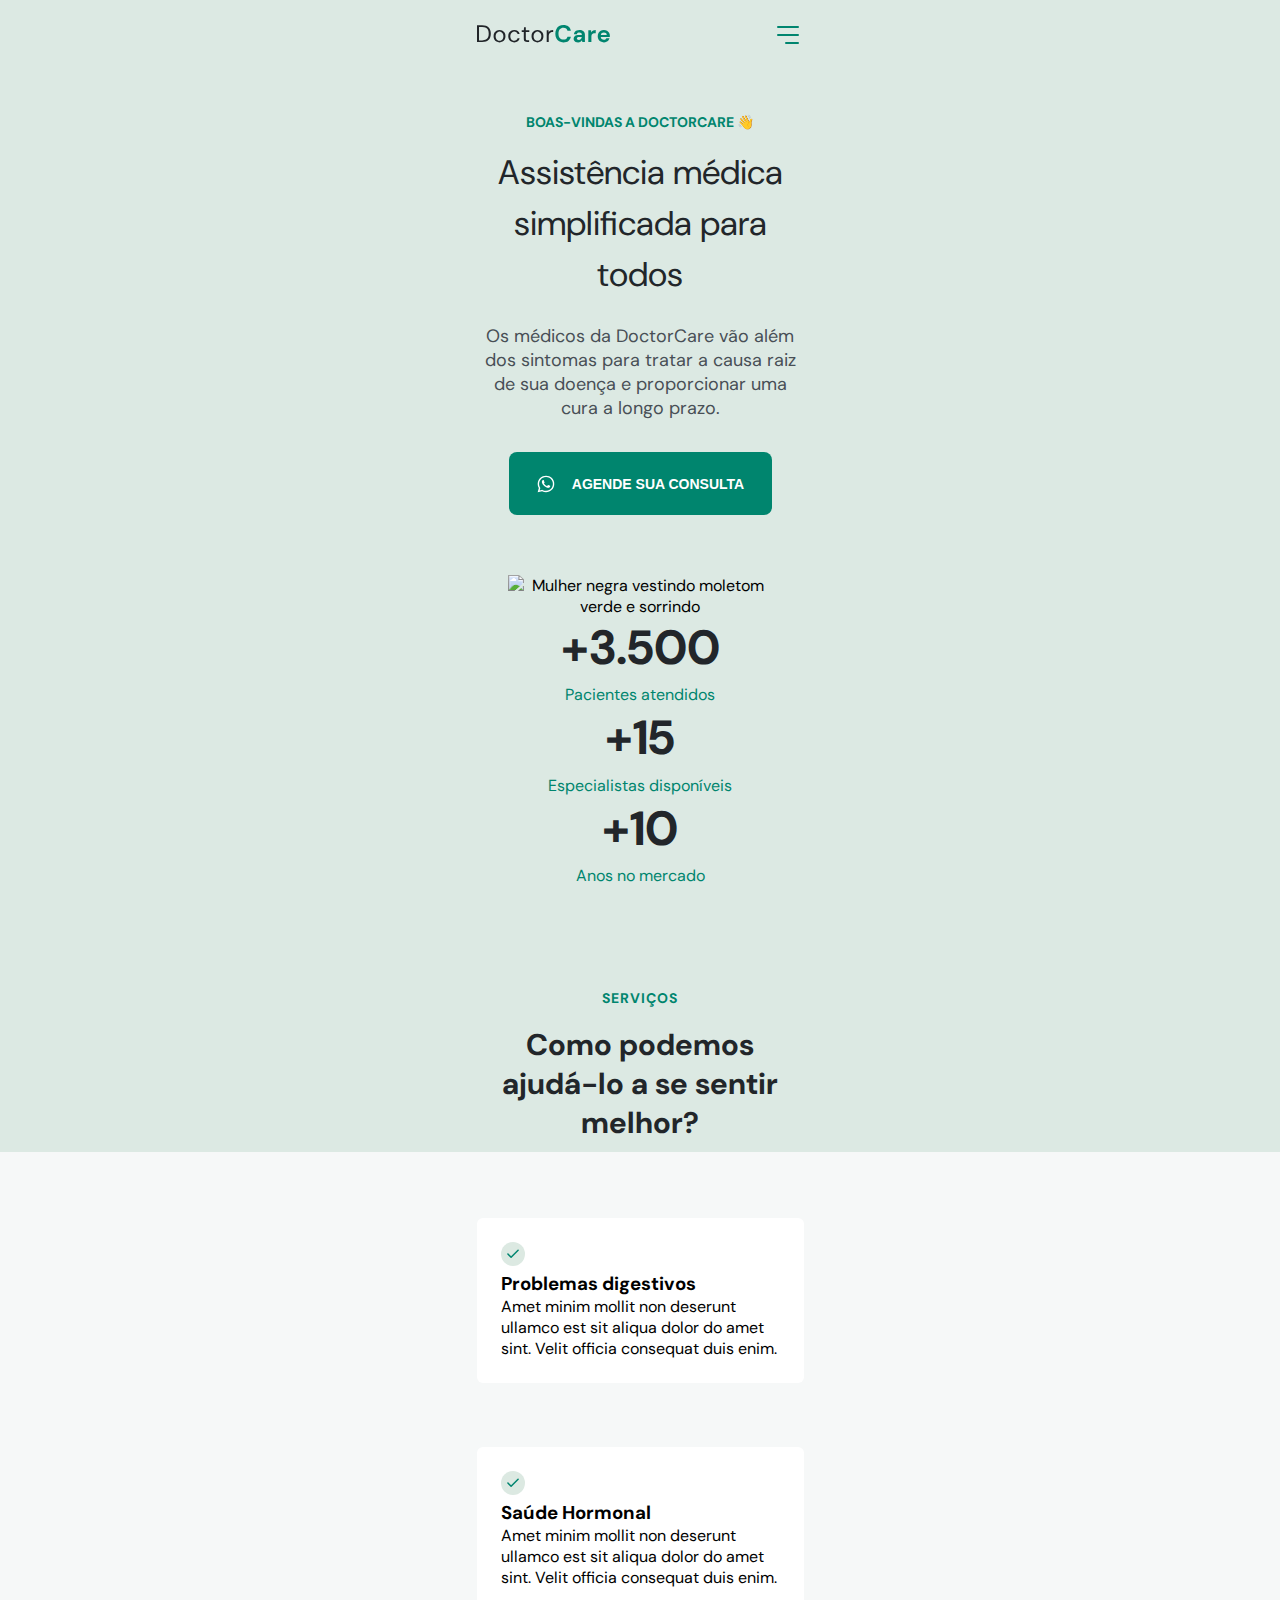
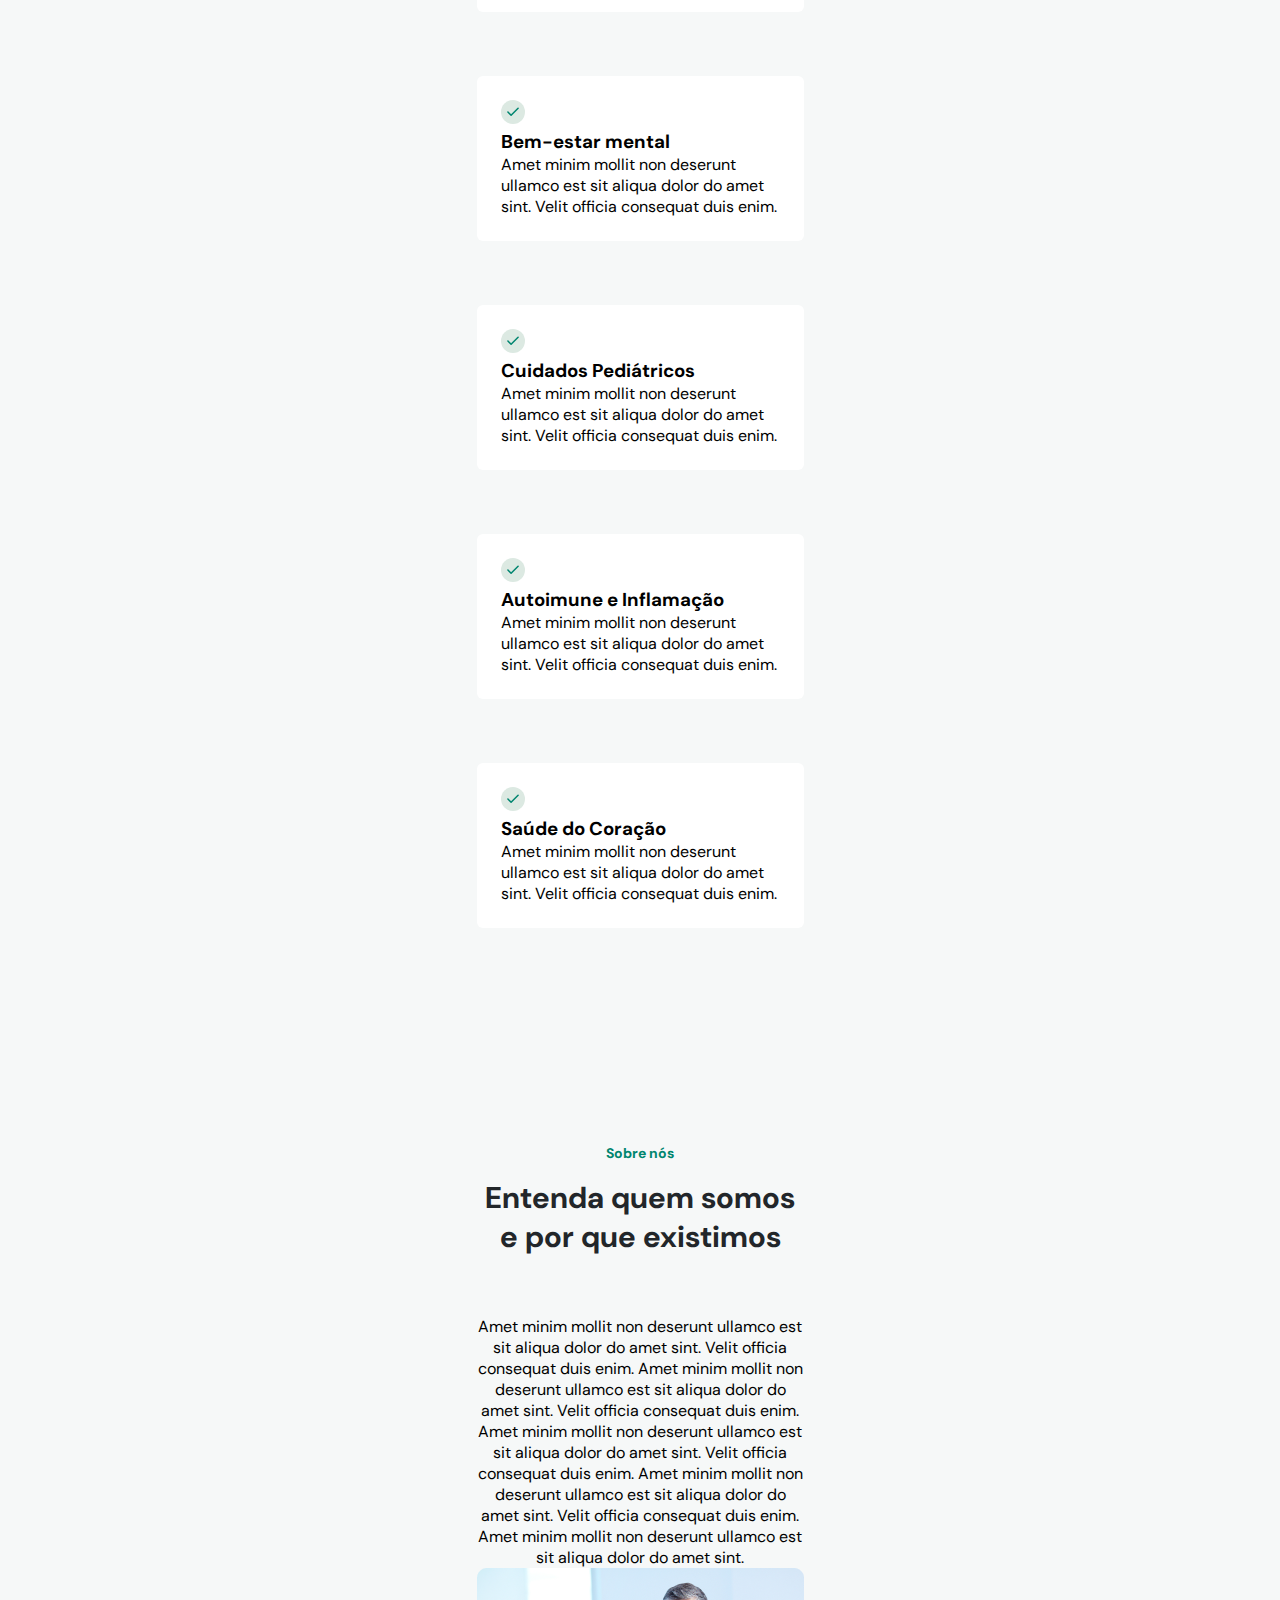
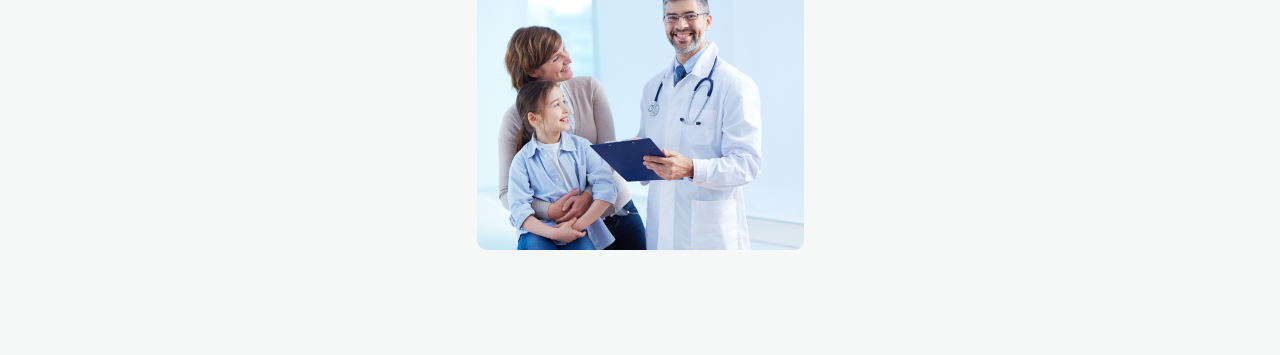
==== commit bc12b908: "About" ====
--- a/NLW/index.html
+++ b/NLW/index.html
@@ -220,33 +220,38 @@
 
     <header id="home">
       <div class="wrapper">
-        <h4>BOAS-VINDAS A DOCTORCARE 👋</h4>
-        <h1>Assistência médica simplificada para todos</h1>
-        <p>
-          Os médicos da DoctorCare vão além dos sintomas para tratar a causa
-          raiz de sua doença e proporcionar uma cura a longo prazo.
-        </p>
-        <button>
-          <svg
-            width="20"
-            height="20"
-            viewBox="0 0 20 20"
-            fill="none"
-            xmlns="http://www.w3.org/2000/svg"
-          >
-            <path
-              d="M13.8337 11.6667C13.667 11.5833 12.5837 11.0833 12.417 11C12.2503 10.9167 12.0837 10.9167 11.917 11.0833C11.7503 11.25 11.417 11.75 11.2503 11.9167C11.167 12.0833 11.0003 12.0833 10.8337 12C10.2503 11.75 9.66699 11.4167 9.16699 11C8.75033 10.5833 8.33366 10.0833 8.00033 9.58334C7.91699 9.41668 8.00033 9.25001 8.08366 9.16668C8.16699 9.08334 8.25033 8.91668 8.41699 8.83334C8.50033 8.75001 8.58366 8.58334 8.58366 8.50001C8.66699 8.41668 8.66699 8.25001 8.58366 8.16668C8.50033 8.08334 8.08366 7.08334 7.91699 6.66668C7.83366 6.08334 7.66699 6.08334 7.50033 6.08334C7.41699 6.08334 7.25033 6.08334 7.08366 6.08334C6.91699 6.08334 6.66699 6.25001 6.58366 6.33334C6.08366 6.83334 5.83366 7.41668 5.83366 8.08334C5.91699 8.83334 6.16699 9.58334 6.66699 10.25C7.58366 11.5833 8.75033 12.6667 10.167 13.3333C10.5837 13.5 10.917 13.6667 11.3337 13.75C11.7503 13.9167 12.167 13.9167 12.667 13.8333C13.2503 13.75 13.7503 13.3333 14.0837 12.8333C14.2503 12.5 14.2503 12.1667 14.167 11.8333C14.167 11.8333 14.0003 11.75 13.8337 11.6667ZM15.917 4.08334C12.667 0.833344 7.41699 0.833344 4.16699 4.08334C1.50033 6.75001 1.00033 10.8333 2.83366 14.0833L1.66699 18.3333L6.08366 17.1667C7.33366 17.8333 8.66699 18.1667 10.0003 18.1667C14.5837 18.1667 18.2503 14.5 18.2503 9.91668C18.3337 7.75001 17.417 5.66668 15.917 4.08334ZM13.667 15.75C12.5837 16.4167 11.3337 16.8333 10.0003 16.8333C8.75033 16.8333 7.58366 16.5 6.50033 15.9167L6.25033 15.75L3.66699 16.4167L4.33366 13.9167L4.16699 13.6667C2.16699 10.3333 3.16699 6.16668 6.41699 4.08334C9.66699 2.00001 13.8337 3.08334 15.8337 6.25001C17.8337 9.50001 16.917 13.75 13.667 15.75Z"
-              fill="white"
-            />
-          </svg>
-
-          Agende sua consulta
-        </button>
-
-        <img
-          src="./assets/photo.svg"
-          alt="Mulher negra vestindo moletom verde e sorrindo"
-        />
+        <header>
+          <h4>BOAS-VINDAS A DOCTORCARE 👋</h4>
+          <h1>Assistência médica simplificada para todos</h1>
+        </header>
+        <div class="content">
+          <p>
+            Os médicos da DoctorCare vão além dos sintomas para tratar a causa
+            raiz de sua doença e proporcionar uma cura a longo prazo.
+          </p>
+          <button>
+            <svg
+              width="20"
+              height="20"
+              viewBox="0 0 20 20"
+              fill="none"
+              xmlns="http://www.w3.org/2000/svg"
+            >
+              <path
+                d="M13.8337 11.6667C13.667 11.5833 12.5837 11.0833 12.417 11C12.2503 10.9167 12.0837 10.9167 11.917 11.0833C11.7503 11.25 11.417 11.75 11.2503 11.9167C11.167 12.0833 11.0003 12.0833 10.8337 12C10.2503 11.75 9.66699 11.4167 9.16699 11C8.75033 10.5833 8.33366 10.0833 8.00033 9.58334C7.91699 9.41668 8.00033 9.25001 8.08366 9.16668C8.16699 9.08334 8.25033 8.91668 8.41699 8.83334C8.50033 8.75001 8.58366 8.58334 8.58366 8.50001C8.66699 8.41668 8.66699 8.25001 8.58366 8.16668C8.50033 8.08334 8.08366 7.08334 7.91699 6.66668C7.83366 6.08334 7.66699 6.08334 7.50033 6.08334C7.41699 6.08334 7.25033 6.08334 7.08366 6.08334C6.91699 6.08334 6.66699 6.25001 6.58366 6.33334C6.08366 6.83334 5.83366 7.41668 5.83366 8.08334C5.91699 8.83334 6.16699 9.58334 6.66699 10.25C7.58366 11.5833 8.75033 12.6667 10.167 13.3333C10.5837 13.5 10.917 13.6667 11.3337 13.75C11.7503 13.9167 12.167 13.9167 12.667 13.8333C13.2503 13.75 13.7503 13.3333 14.0837 12.8333C14.2503 12.5 14.2503 12.1667 14.167 11.8333C14.167 11.8333 14.0003 11.75 13.8337 11.6667ZM15.917 4.08334C12.667 0.833344 7.41699 0.833344 4.16699 4.08334C1.50033 6.75001 1.00033 10.8333 2.83366 14.0833L1.66699 18.3333L6.08366 17.1667C7.33366 17.8333 8.66699 18.1667 10.0003 18.1667C14.5837 18.1667 18.2503 14.5 18.2503 9.91668C18.3337 7.75001 17.417 5.66668 15.917 4.08334ZM13.667 15.75C12.5837 16.4167 11.3337 16.8333 10.0003 16.8333C8.75033 16.8333 7.58366 16.5 6.50033 15.9167L6.25033 15.75L3.66699 16.4167L4.33366 13.9167L4.16699 13.6667C2.16699 10.3333 3.16699 6.16668 6.41699 4.08334C9.66699 2.00001 13.8337 3.08334 15.8337 6.25001C17.8337 9.50001 16.917 13.75 13.667 15.75Z"
+                fill="white"
+              />
+            </svg>
+
+            Agende sua consulta
+          </button>
+
+          <img
+            src="./assets/photo.svg"
+            alt="Mulher negra vestindo moletom verde e sorrindo"
+          />
+        </div>
+
         <div class="stats">
           <div class="stat">
             <h3>+3.500</h3>
@@ -270,82 +275,183 @@
           <h4>Serviços</h4>
           <h2>Como podemos ajudá-lo a se sentir melhor?</h2>
         </header>
-        <div class="cards">
-          <div class="card">
-            <svg
-              width="24"
-              height="24"
-              viewBox="0 0 24 24"
-              fill="none"
-              xmlns="http://www.w3.org/2000/svg"
-            >
-              <circle cx="12" cy="12" r="12" fill="#DCE9E2" />
-              <path
-                d="M17.091 8.18182L10.091 15.1818L6.90918 12"
-                stroke="#00856F"
-                stroke-width="1.5"
-                stroke-linecap="round"
-                stroke-linejoin="round"
-              />
-            </svg>
-
-            <h3>Problemas digestivos</h3>
-            <p>
-              Amet minim mollit non deserunt ullamco est sit aliqua dolor do
-              amet sint. Velit officia consequat duis enim.
-            </p>
-          </div>
-
-          <div class="card">
-            <svg
-              width="24"
-              height="24"
-              viewBox="0 0 24 24"
-              fill="none"
-              xmlns="http://www.w3.org/2000/svg"
-            >
-              <circle cx="12" cy="12" r="12" fill="#DCE9E2" />
-              <path
-                d="M17.091 8.18182L10.091 15.1818L6.90918 12"
-                stroke="#00856F"
-                stroke-width="1.5"
-                stroke-linecap="round"
-                stroke-linejoin="round"
-              />
-            </svg>
-
-            <h3>Problemas digestivos</h3>
-            <p>
-              Amet minim mollit non deserunt ullamco est sit aliqua dolor do
-              amet sint. Velit officia consequat duis enim.
-            </p>
-          </div>
-
-          <div class="card">
-            <svg
-              width="24"
-              height="24"
-              viewBox="0 0 24 24"
-              fill="none"
-              xmlns="http://www.w3.org/2000/svg"
-            >
-              <circle cx="12" cy="12" r="12" fill="#DCE9E2" />
-              <path
-                d="M17.091 8.18182L10.091 15.1818L6.90918 12"
-                stroke="#00856F"
-                stroke-width="1.5"
-                stroke-linecap="round"
-                stroke-linejoin="round"
-              />
-            </svg>
-
-            <h3>Problemas digestivos</h3>
-            <p>
-              Amet minim mollit non deserunt ullamco est sit aliqua dolor do
-              amet sint. Velit officia consequat duis enim.
-            </p>
+        <div class="content">
+          <div class="cards">
+            <div class="card">
+              <svg
+                width="24"
+                height="24"
+                viewBox="0 0 24 24"
+                fill="none"
+                xmlns="http://www.w3.org/2000/svg"
+              >
+                <circle cx="12" cy="12" r="12" fill="#DCE9E2" />
+                <path
+                  d="M17.091 8.18182L10.091 15.1818L6.90918 12"
+                  stroke="#00856F"
+                  stroke-width="1.5"
+                  stroke-linecap="round"
+                  stroke-linejoin="round"
+                />
+              </svg>
+
+              <h3>Problemas digestivos</h3>
+              <p>
+                Amet minim mollit non deserunt ullamco est sit aliqua dolor do
+                amet sint. Velit officia consequat duis enim.
+              </p>
+            </div>
+
+            <div class="card">
+              <svg
+                width="24"
+                height="24"
+                viewBox="0 0 24 24"
+                fill="none"
+                xmlns="http://www.w3.org/2000/svg"
+              >
+                <circle cx="12" cy="12" r="12" fill="#DCE9E2" />
+                <path
+                  d="M17.091 8.18182L10.091 15.1818L6.90918 12"
+                  stroke="#00856F"
+                  stroke-width="1.5"
+                  stroke-linecap="round"
+                  stroke-linejoin="round"
+                />
+              </svg>
+
+              <h3>Saúde Hormonal</h3>
+              <p>
+                Amet minim mollit non deserunt ullamco est sit aliqua dolor do
+                amet sint. Velit officia consequat duis enim.
+              </p>
+            </div>
+
+            <div class="card">
+              <svg
+                width="24"
+                height="24"
+                viewBox="0 0 24 24"
+                fill="none"
+                xmlns="http://www.w3.org/2000/svg"
+              >
+                <circle cx="12" cy="12" r="12" fill="#DCE9E2" />
+                <path
+                  d="M17.091 8.18182L10.091 15.1818L6.90918 12"
+                  stroke="#00856F"
+                  stroke-width="1.5"
+                  stroke-linecap="round"
+                  stroke-linejoin="round"
+                />
+              </svg>
+
+              <h3>Bem-estar mental</h3>
+              <p>
+                Amet minim mollit non deserunt ullamco est sit aliqua dolor do
+                amet sint. Velit officia consequat duis enim.
+              </p>
+            </div>
+
+            <div class="card">
+              <svg
+                width="24"
+                height="24"
+                viewBox="0 0 24 24"
+                fill="none"
+                xmlns="http://www.w3.org/2000/svg"
+              >
+                <circle cx="12" cy="12" r="12" fill="#DCE9E2" />
+                <path
+                  d="M17.091 8.18182L10.091 15.1818L6.90918 12"
+                  stroke="#00856F"
+                  stroke-width="1.5"
+                  stroke-linecap="round"
+                  stroke-linejoin="round"
+                />
+              </svg>
+
+              <h3>Cuidados Pediátricos</h3>
+              <p>
+                Amet minim mollit non deserunt ullamco est sit aliqua dolor do
+                amet sint. Velit officia consequat duis enim.
+              </p>
+            </div>
+
+            <div class="card">
+              <svg
+                width="24"
+                height="24"
+                viewBox="0 0 24 24"
+                fill="none"
+                xmlns="http://www.w3.org/2000/svg"
+              >
+                <circle cx="12" cy="12" r="12" fill="#DCE9E2" />
+                <path
+                  d="M17.091 8.18182L10.091 15.1818L6.90918 12"
+                  stroke="#00856F"
+                  stroke-width="1.5"
+                  stroke-linecap="round"
+                  stroke-linejoin="round"
+                />
+              </svg>
+
+              <h3>Autoimune e Inflamação</h3>
+              <p>
+                Amet minim mollit non deserunt ullamco est sit aliqua dolor do
+                amet sint. Velit officia consequat duis enim.
+              </p>
+            </div>
+
+            <div class="card">
+              <svg
+                width="24"
+                height="24"
+                viewBox="0 0 24 24"
+                fill="none"
+                xmlns="http://www.w3.org/2000/svg"
+              >
+                <circle cx="12" cy="12" r="12" fill="#DCE9E2" />
+                <path
+                  d="M17.091 8.18182L10.091 15.1818L6.90918 12"
+                  stroke="#00856F"
+                  stroke-width="1.5"
+                  stroke-linecap="round"
+                  stroke-linejoin="round"
+                />
+              </svg>
+
+              <h3>Saúde do Coração</h3>
+              <p>
+                Amet minim mollit non deserunt ullamco est sit aliqua dolor do
+                amet sint. Velit officia consequat duis enim.
+              </p>
+            </div>
           </div>
         </div>
+      </div>
+    </section>
+
+    <section id="about">
+      <div class="wrapper">
+        <header>
+          <h4>Sobre nós</h4>
+          <h2>Entenda quem somos e por que existimos</h2>
+        </header>
+        <div class="content"></div>
+        <p>
+          Amet minim mollit non deserunt ullamco est sit aliqua dolor do amet
+          sint. Velit officia consequat duis enim. Amet minim mollit non
+          deserunt ullamco est sit aliqua dolor do amet sint. Velit officia
+          consequat duis enim. Amet minim mollit non deserunt ullamco est sit
+          aliqua dolor do amet sint. Velit officia consequat duis enim. Amet
+          minim mollit non deserunt ullamco est sit aliqua dolor do amet sint.
+          Velit officia consequat duis enim. Amet minim mollit non deserunt
+          ullamco est sit aliqua dolor do amet sint.
+        </p>
+        <img
+          src="assets/happy-doctor-holding-a-clipboard-with-patients.png"
+          alt="Doutor feliz segundo prancheita com pacientes"
+        />
       </div>
     </section>
     <!--ScrollReaveal Lib-->
--- a/NLW/styles.css
+++ b/NLW/styles.css
@@ -45,6 +45,7 @@
 .wrapper {
   width: 37.5rem;
   margin-inline: auto;
+  padding-inline: 2.4rem;
 }
 
 ul {
@@ -55,106 +56,57 @@
   padding-block: 10rem;
 }
 
-/*=====#Home========================*/
-
-#home {
-  padding-top: calc(4.1rem + var(--nav-height));
-}
-
-#home::before {
-  content: '';
-  width: 100%;
-  height: calc(108rem + var(--nav-height));
-  background-color: var(--brand-light);
-  display: block;
-
-  position: absolute;
+section header h4 {
+  font-size: 1.4rem;
+  color: var(--primary-color);
+  margin-bottom: 1.6rem;
+}
+
+section header h2 {
+  font-size: 3rem;
+  line-height: 3.9rem;
+  color: var(--headline-color);
+
+  margin-bottom: 6rem;
+}
+
+section header h1 {
+  font-size: 3.4rem;
+  color: var(--headline-color);
+  line-height: 130%;
+
+  margin-bottom: 2, 4;
+}
+
+/*=====Navigation========================*/
+
+nav {
+  display: flex;
+  width: 100vw;
+  height: var(--nav-height);
+
+  position: fixed;
   top: 0;
-  left: 0;
-  z-index: -1;
-}
-
-he#homeader h4 {
-  font-size: 1.4rem;
-  color: var(--primary-color);
-  margin-bottom: 1.6rem;
-}
-
-#home h1 {
-  font-size: 3.4rem;
-  color: var(--headline-color);
-  line-height: 130%;
-  line-height: 150%;
-  font-weight: 400;
-  margin-bottom: 2.4rem;
-}
-
-#home p {
-  font-size: 1.8rem;
-  color: var(--paragraph-color);
-  margin-bottom: 3.2rem;
-}
-
-#home button {
+
+  z-index: 100;
+}
+
+nav .wrapper {
+  display: flex;
+  align-items: center;
+  justify-content: space-between;
+}
+
+nav.scroll {
   background: var(--primary-color);
-  border: none;
-  border-radius: 0.8rem;
-
-  margin-bottom: 6rem;
-
-  height: 6.3rem;
-  width: 26.3rem;
-
-  color: hsl(0, 0%, 100%);
-
-  text-transform: uppercase;
-  font-size: 1.4rem;
-  font-weight: 700;
-
-  display: flex;
-  flex-direction: row;
-  align-items: center;
-  justify-content: center;
-  gap: 1.6rem;
-  margin-left: auto;
-  margin-right: auto;
-}
-
-#home img {
-  width: 26.4rem;
-  display: block;
-  margin-inline: auto;
-  object-position: 0 2rem;
-}
-
-#home.stats {
-  width: 32.7;
-  padding-block: 4rem;
-  margin-inline: auto;
-
-  background-color: var(--brand-beige);
-  border: 1px solid var(--brand-light);
-  border-radius: 0.6rem;
-
-  display: flex;
-  flex-direction: column;
-  justify-content: center;
-  gap: 6rem;
-}
-
-#home .stat h3 {
-  font-size: 4.8rem;
-  color: var(--headline-color);
-  line-height: 130%;
-
-  margin-bottom: 0.4rem;
-}
-
-#home .stat p {
-  margin: 0;
-  color: var(--primary-color);
-  font-size: 1.6rem;
-  line-height: 150%;
+}
+
+nav.scroll .logo path {
+  fill: white;
+}
+
+nav.scroll svg:nth-child(1) path {
+  stroke: white;
 }
 
 nav button {
@@ -163,52 +115,13 @@
   cursor: pointer;
 }
 
-/*=====Navigation========================*/
-
-nav {
-  display: flex;
-  height: var(--nav-height);
-
-  position: fixed;
-  top: 0;
-  left: 50%;
-  transform: translateX(-50%);
-
-  z-index: 100;
-}
-
-nav .wrapper {
-  display: flex;
-  align-items: center;
-  justify-content: space-between;
-}
-
-nav.scroll {
-  background: var(--primary-color);
-  width: 100vw;
-}
-
-nav.scroll svg:nth-child(1) path {
-  fill: white;
-}
-
-nav.scroll svg:nth-child(2) path {
-  stroke: white;
-}
-
-nav button {
-  background: none;
-  border: none;
-  cursor: ponter;
-}
-
 /*===Menu Expandend===========================*/
 body.menu-expanded {
   overflow: hidden;
 }
 
 body.menu-expanded > :not(nav) {
-  display: none;
+  visibility: hidden;
 }
 
 .menu,
@@ -242,10 +155,6 @@
   transition: transform 300ms;
 
   transform: translateY(0);
-}
-
-body.menu-expanded nav {
-  position: relative;
 }
 
 .menu ul:nth-child(1) {
@@ -299,7 +208,7 @@
   fill: white;
 }
 
-body.menu-expanded button path {
+body.menu-expanded .open-menu button path {
   stroke: white;
 }
 
@@ -316,6 +225,114 @@
   margin-bottom: 1.6rem;
 }
 
+/*=====#Home========================*/
+
+#home {
+  padding-top: calc(4.1rem + var(--nav-height));
+}
+
+#home::before {
+  content: '';
+  width: 100%;
+  height: calc(108rem + var(--nav-height));
+  background-color: var(--brand-light);
+  display: block;
+
+  position: absolute;
+  top: 0;
+  left: 0;
+  z-index: -1;
+}
+
+#home h4 {
+  font-size: 1.4rem;
+  color: var(--primary-color);
+  margin-bottom: 1.6rem;
+}
+
+#home h1 {
+  font-size: 3.4rem;
+  color: var(--headline-color);
+  line-height: 130%;
+  line-height: 150%;
+  font-weight: 400;
+  margin-bottom: 2.4rem;
+}
+
+#home p {
+  font-size: 1.8rem;
+  color: var(--paragraph-color);
+  margin-bottom: 3.2rem;
+}
+
+#home button {
+  background: var(--primary-color);
+  border: none;
+  border-radius: 0.8rem;
+
+  margin-bottom: 6rem;
+
+  height: 6.3rem;
+  width: 26.3rem;
+
+  color: hsl(0, 0%, 100%);
+
+  text-transform: uppercase;
+  font-size: 1.4rem;
+  font-weight: 700;
+
+  display: flex;
+  flex-direction: row;
+  align-items: center;
+  justify-content: center;
+  gap: 1.6rem;
+  margin-left: auto;
+  margin-right: auto;
+}
+
+#home img {
+  width: 26.4rem;
+  display: block;
+  margin-inline: auto;
+  object-position: 0 2rem;
+}
+
+#home.stats {
+  width: 32.7;
+  padding-block: 4rem;
+  margin-inline: auto;
+
+  background-color: var(--brand-beige);
+  border: 1px solid var(--brand-light);
+  border-radius: 0.6rem;
+
+  display: flex;
+  flex-direction: column;
+  justify-content: center;
+  gap: 6rem;
+}
+
+#home .stat h3 {
+  font-size: 4.8rem;
+  color: var(--headline-color);
+  line-height: 130%;
+
+  margin-bottom: 0.4rem;
+}
+
+#home .stat p {
+  margin: 0;
+  color: var(--primary-color);
+  font-size: 1.6rem;
+  line-height: 150%;
+}
+
+nav button {
+  background: none;
+  border: none;
+  cursor: pointer;
+}
+
 #services header h2 {
   font-size: 3rem;
   line-height: 3.9rem;
@@ -343,3 +360,5 @@
 #services .card {
   margin-block: 1.6rem;
 }
+
+/*=====#About========================*/
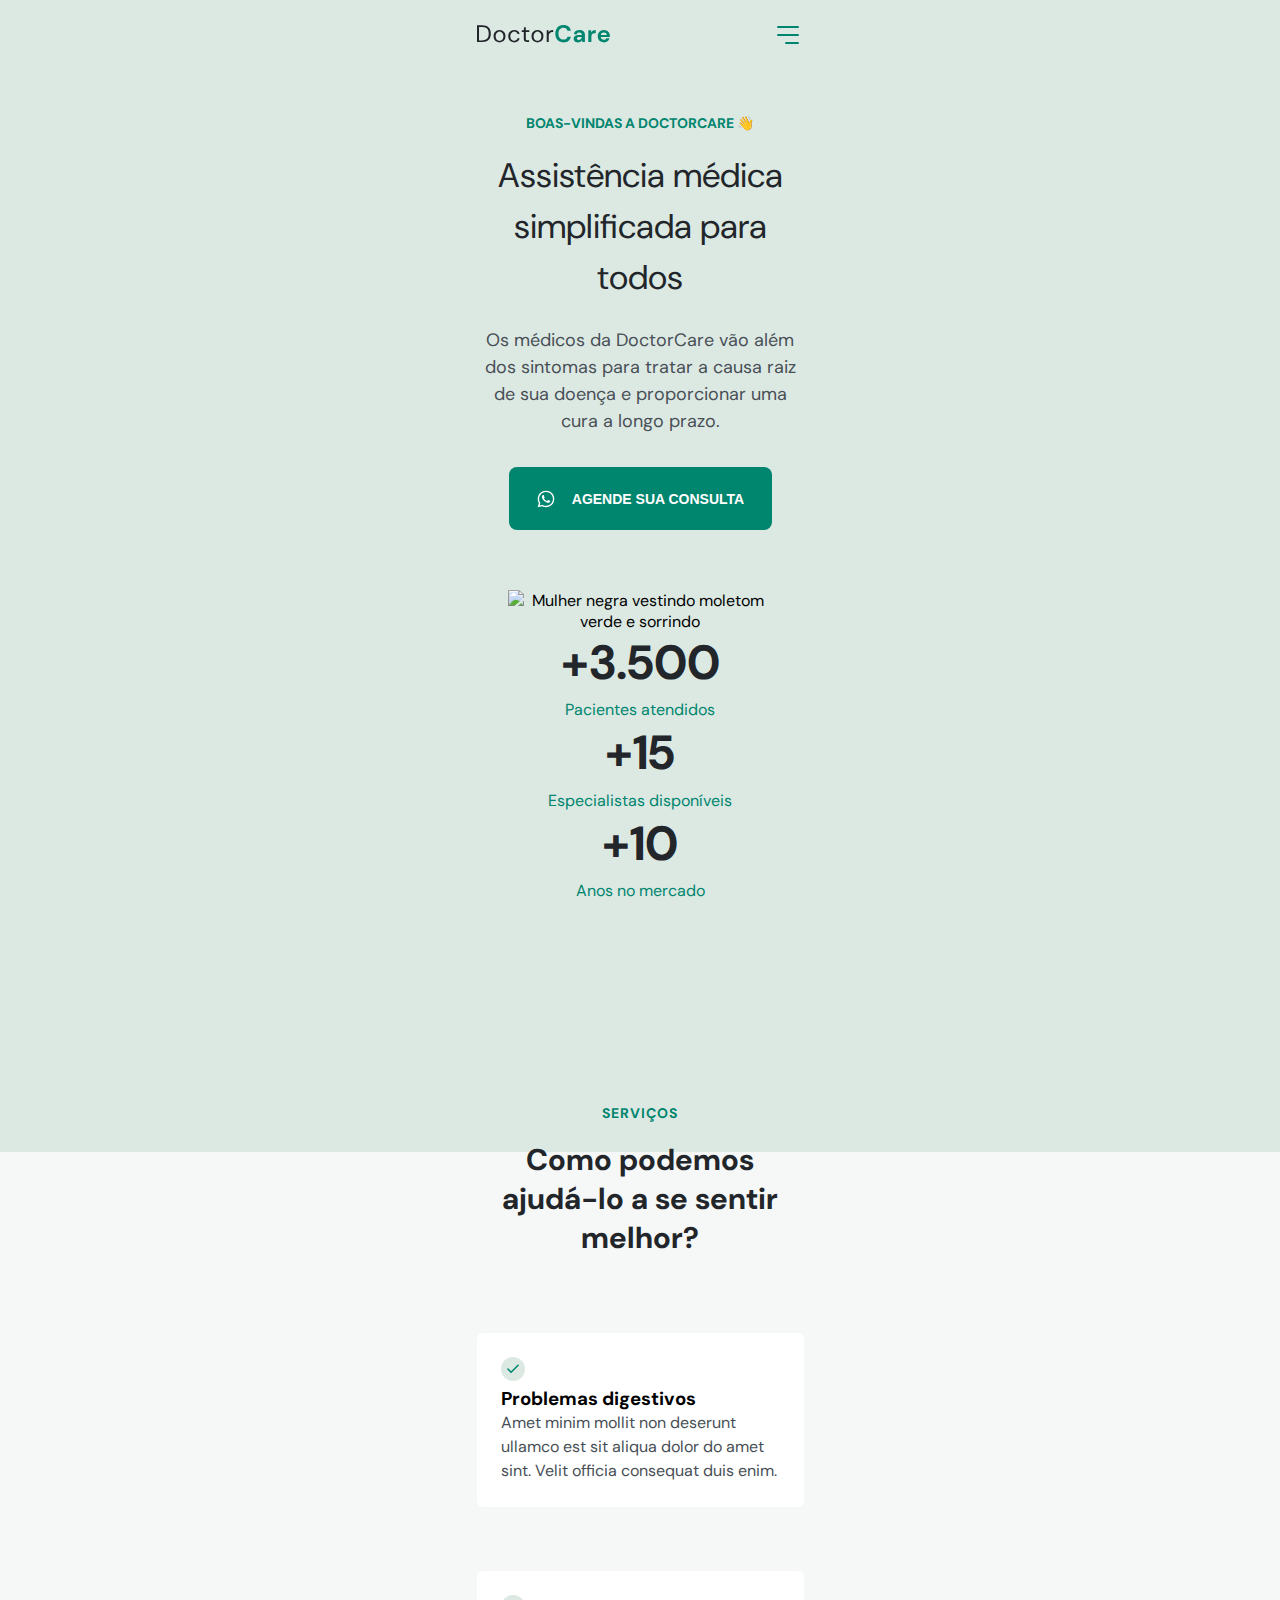
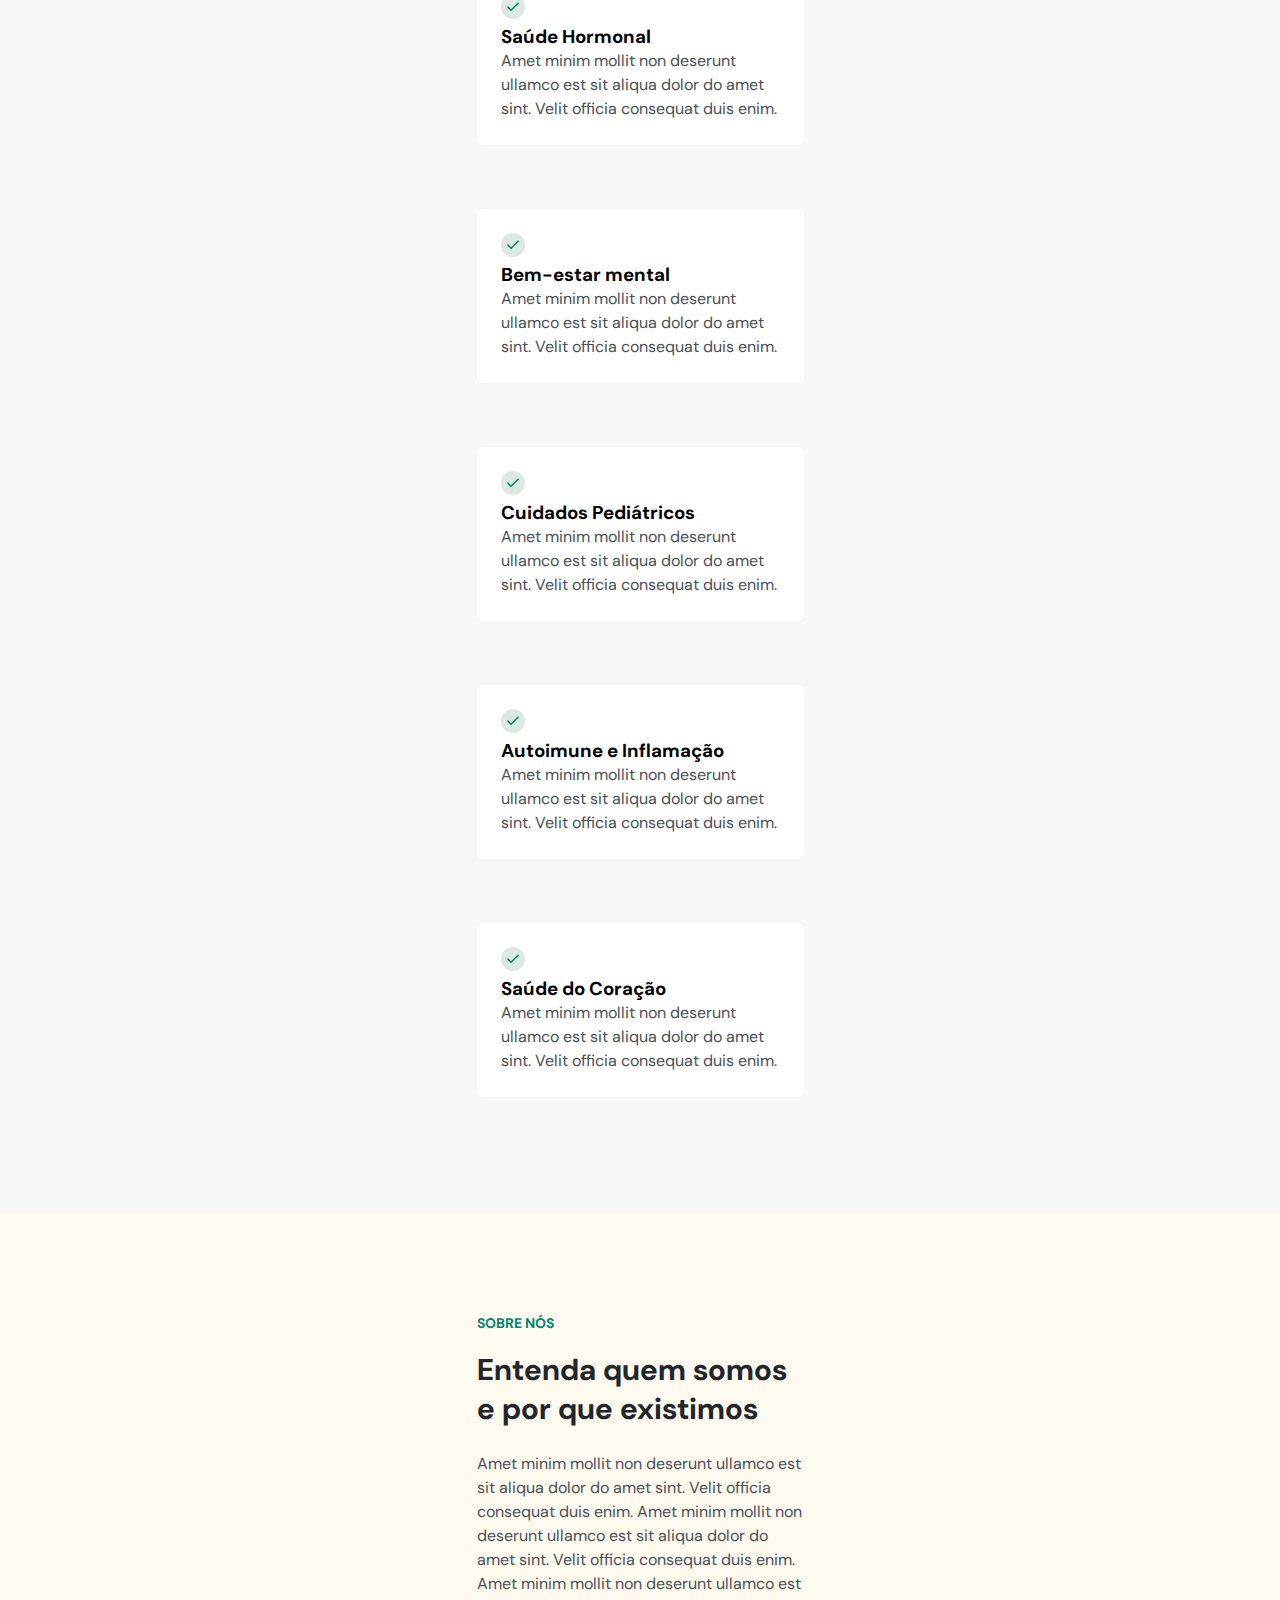
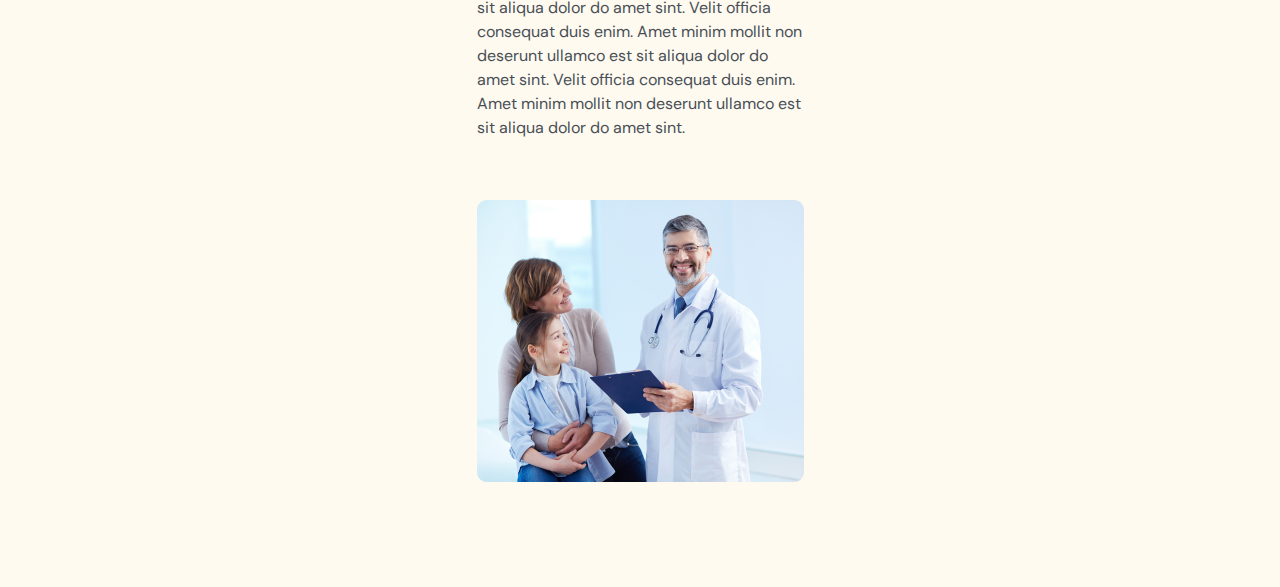
==== commit a4c111e3: "Menu" ====
--- a/NLW/index.html
+++ b/NLW/index.html
@@ -71,7 +71,7 @@
           <ul>
             <li><a onclick="closeMenu()" href="#home">Início</a></li>
             <li><a onclick="closeMenu()" href="#services">Serviços</a></li>
-            <li><a href="#">Sobre</a></li>
+            <li><a onclick="closeMenu()" href="#about">Sobre</a></li>
           </ul>
 
           <a class="button" href="#">Agende sua consulta</a>
@@ -218,7 +218,7 @@
       </div>
     </nav>
 
-    <header id="home">
+    <section id="home">
       <div class="wrapper">
         <header>
           <h4>BOAS-VINDAS A DOCTORCARE 👋</h4>
@@ -267,7 +267,7 @@
           </div>
         </div>
       </div>
-    </header>
+    </section>
 
     <section id="services">
       <div class="wrapper">
@@ -437,21 +437,22 @@
           <h4>Sobre nós</h4>
           <h2>Entenda quem somos e por que existimos</h2>
         </header>
-        <div class="content"></div>
-        <p>
-          Amet minim mollit non deserunt ullamco est sit aliqua dolor do amet
-          sint. Velit officia consequat duis enim. Amet minim mollit non
-          deserunt ullamco est sit aliqua dolor do amet sint. Velit officia
-          consequat duis enim. Amet minim mollit non deserunt ullamco est sit
-          aliqua dolor do amet sint. Velit officia consequat duis enim. Amet
-          minim mollit non deserunt ullamco est sit aliqua dolor do amet sint.
-          Velit officia consequat duis enim. Amet minim mollit non deserunt
-          ullamco est sit aliqua dolor do amet sint.
-        </p>
-        <img
-          src="assets/happy-doctor-holding-a-clipboard-with-patients.png"
-          alt="Doutor feliz segundo prancheita com pacientes"
-        />
+        <div class="content">
+          <p>
+            Amet minim mollit non deserunt ullamco est sit aliqua dolor do amet
+            sint. Velit officia consequat duis enim. Amet minim mollit non
+            deserunt ullamco est sit aliqua dolor do amet sint. Velit officia
+            consequat duis enim. Amet minim mollit non deserunt ullamco est sit
+            aliqua dolor do amet sint. Velit officia consequat duis enim. Amet
+            minim mollit non deserunt ullamco est sit aliqua dolor do amet sint.
+            Velit officia consequat duis enim. Amet minim mollit non deserunt
+            ullamco est sit aliqua dolor do amet sint.
+          </p>
+          <img
+            src="assets/happy-doctor-holding-a-clipboard-with-patients.png"
+            alt="Doutor feliz segundo prancheita com pacientes"
+          />
+        </div>
       </div>
     </section>
     <!--ScrollReaveal Lib-->
--- a/NLW/styles.css
+++ b/NLW/styles.css
@@ -52,13 +52,22 @@
   list-style: none;
 }
 
+img {
+  max-width: 100%;
+}
+
 section {
   padding-block: 10rem;
 }
 
 section header h4 {
   font-size: 1.4rem;
-  color: var(--primary-color);
+  font-weight: 700;
+  line-height: 150%;
+  letter-spacing: 0.08;
+  color: var(--primary-color);
+  text-transform: uppercase;
+
   margin-bottom: 1.6rem;
 }
 
@@ -66,8 +75,6 @@
   font-size: 3rem;
   line-height: 3.9rem;
   color: var(--headline-color);
-
-  margin-bottom: 6rem;
 }
 
 section header h1 {
@@ -75,7 +82,15 @@
   color: var(--headline-color);
   line-height: 130%;
 
-  margin-bottom: 2, 4;
+  margin-bottom: 2rem;
+}
+
+section .content p {
+  font-weight: 400;
+  font-size: 1.6rem;
+  line-height: 150%;
+
+  color: var(--paragraph-color);
 }
 
 /*=====Navigation========================*/
@@ -225,6 +240,34 @@
   margin-bottom: 1.6rem;
 }
 
+#services header h2 {
+  font-size: 3rem;
+  line-height: 3.9rem;
+
+  color: var(--headline-color);
+
+  margin-bottom: 6rem;
+}
+
+#services .cards {
+  display: flex;
+  flex-direction: column;
+  gap: 3.2rem;
+}
+
+#services .card {
+  padding: 2.4rem;
+  text-align: left;
+  background: white;
+
+  border: 1px solide var(--brand-light);
+  border-radius: 0.6rem;
+}
+
+#services .card {
+  margin-block: 1.6rem;
+}
+
 /*=====#Home========================*/
 
 #home {
@@ -333,32 +376,18 @@
   cursor: pointer;
 }
 
-#services header h2 {
-  font-size: 3rem;
-  line-height: 3.9rem;
-
-  color: var(--headline-color);
-
+/*=====#About========================*/
+
+#about {
+  text-align: left;
+  background-color: var(--brand-beige);
+}
+
+#about header h2 {
+  margin-bottom: 2.4rem;
+}
+
+#about .content p {
+  margin-top: 2.4rem;
   margin-bottom: 6rem;
 }
-
-#services .cards {
-  display: flex;
-  flex-direction: column;
-  gap: 3.2rem;
-}
-
-#services .card {
-  padding: 2.4rem;
-  text-align: left;
-  background: white;
-
-  border: 1px solide var(--brand-light);
-  border-radius: 0.6rem;
-}
-
-#services .card {
-  margin-block: 1.6rem;
-}
-
-/*=====#About========================*/
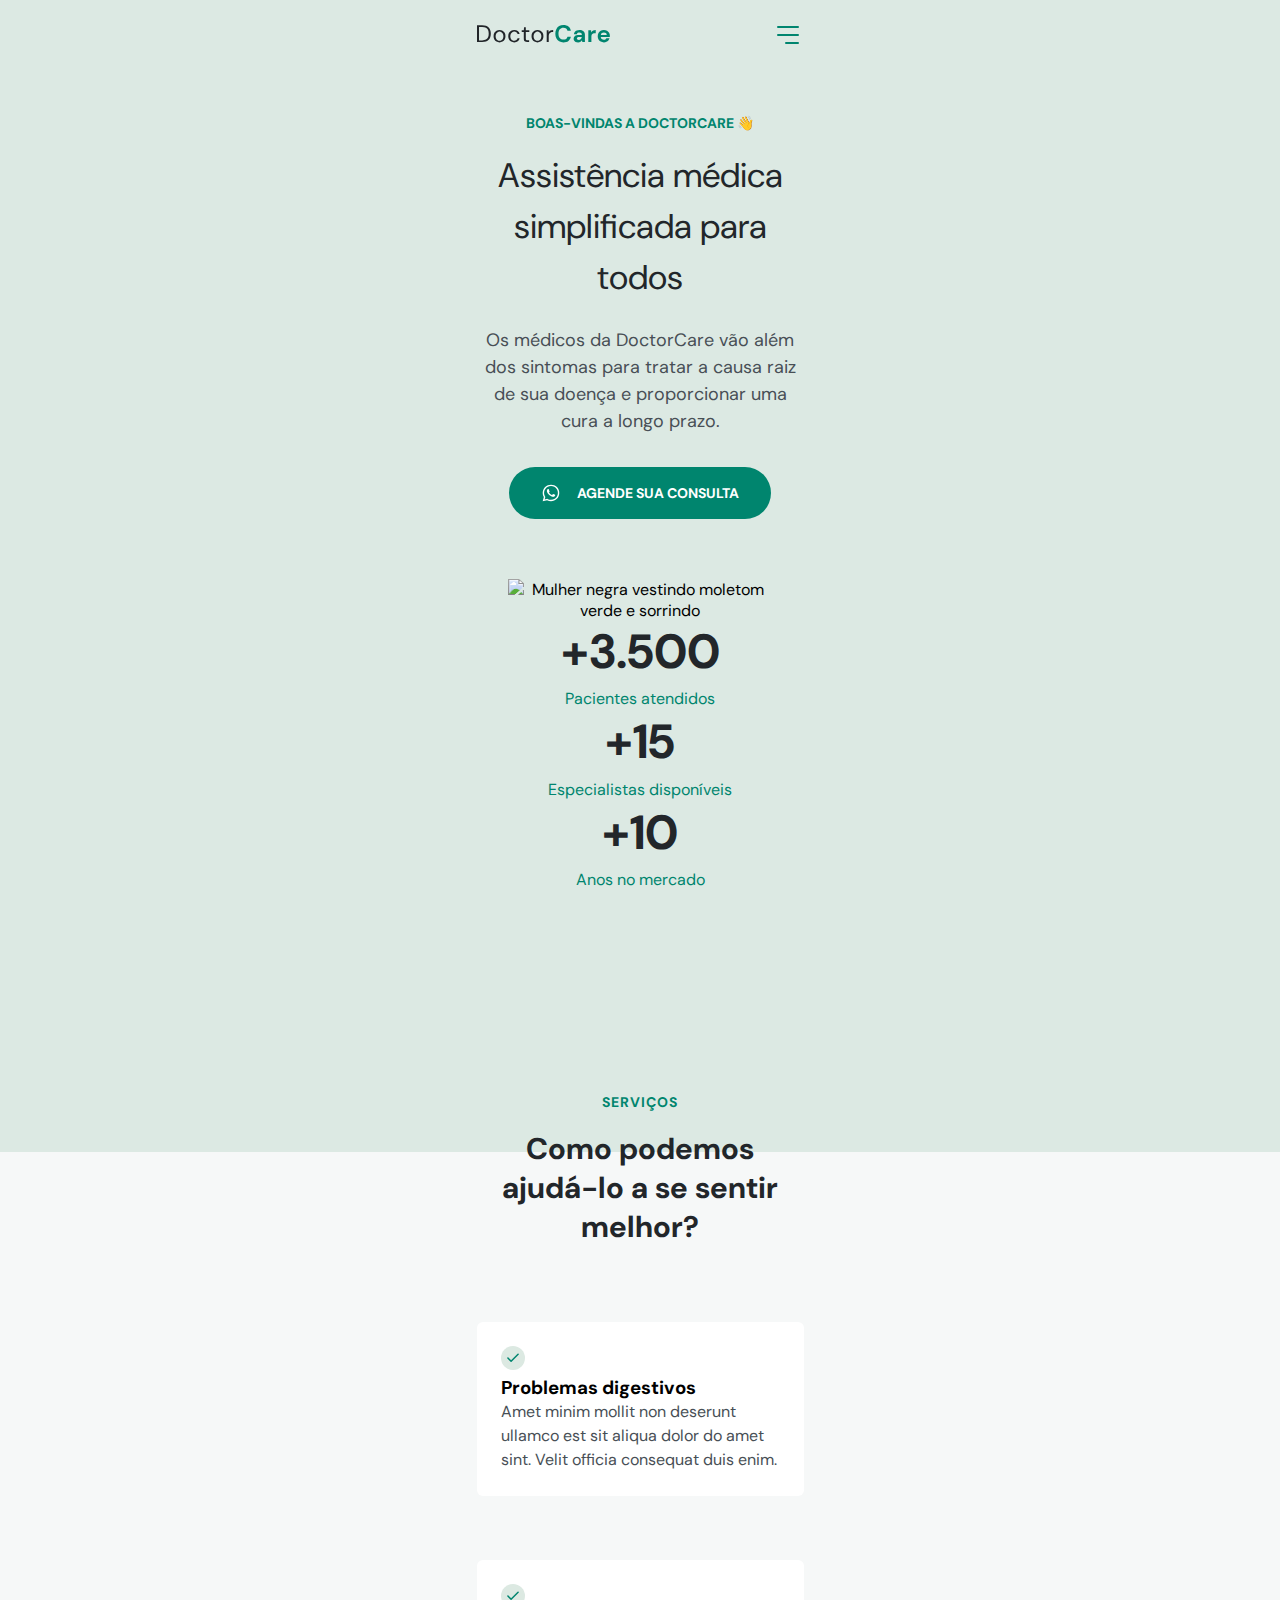
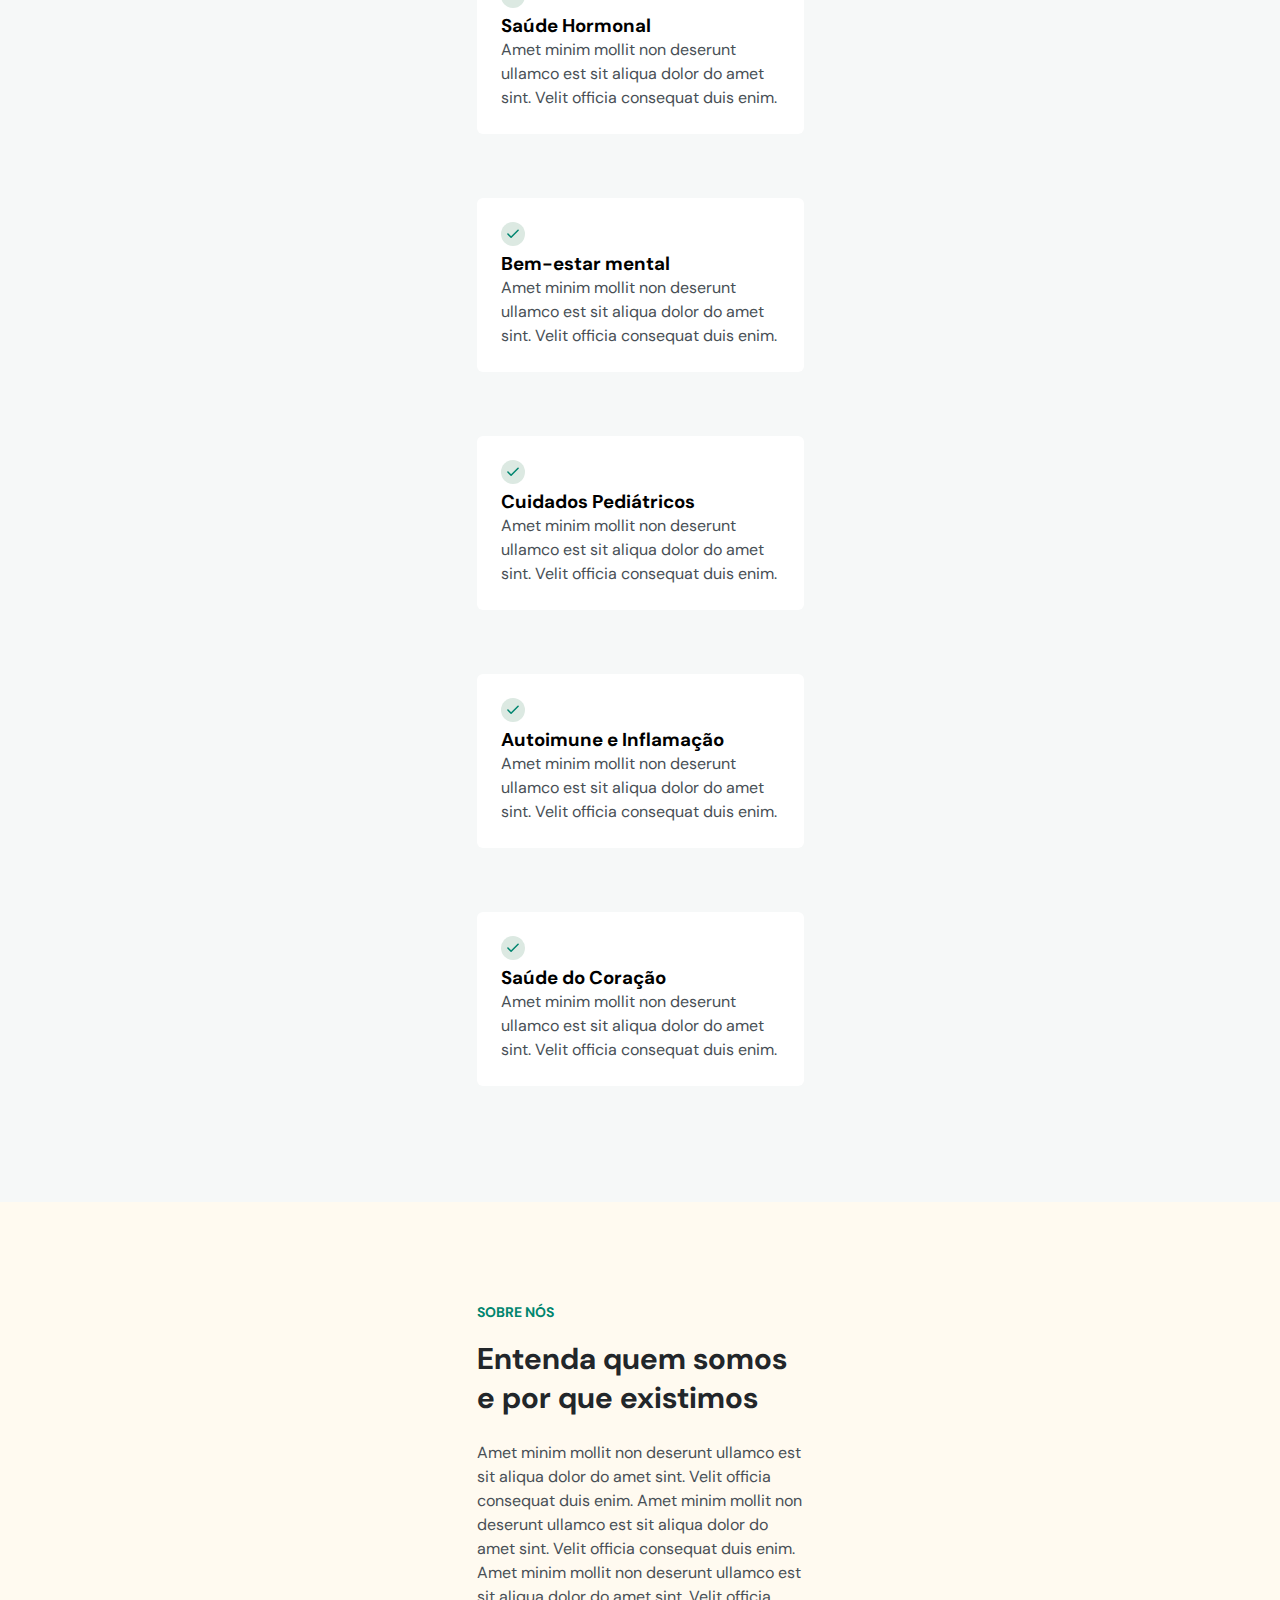
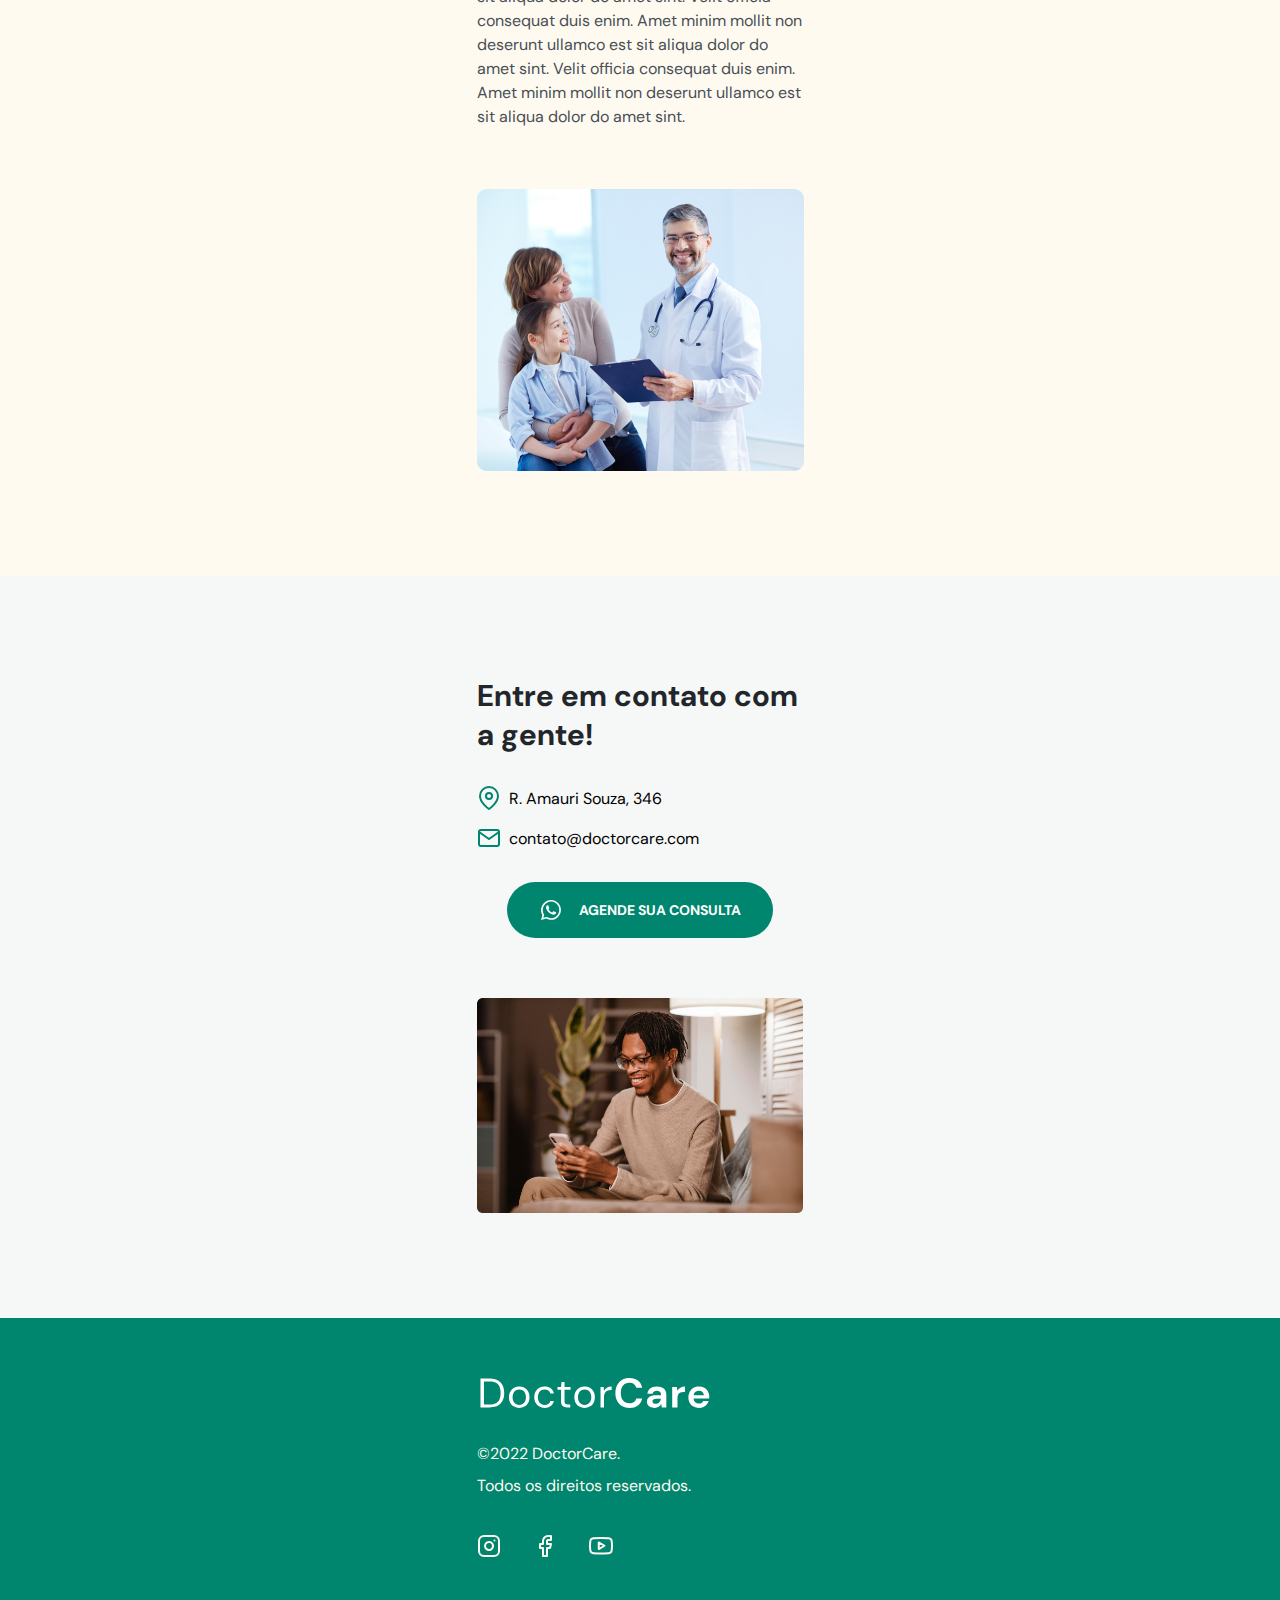
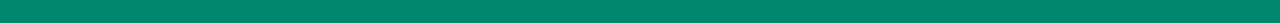
==== commit 86ad32cf: "Footer" ====
--- a/NLW/index.html
+++ b/NLW/index.html
@@ -229,7 +229,7 @@
             Os médicos da DoctorCare vão além dos sintomas para tratar a causa
             raiz de sua doença e proporcionar uma cura a longo prazo.
           </p>
-          <button>
+          <a class="button" href="#contact">
             <svg
               width="20"
               height="20"
@@ -244,7 +244,7 @@
             </svg>
 
             Agende sua consulta
-          </button>
+          </a>
 
           <img
             src="./assets/photo.svg"
@@ -455,6 +455,230 @@
         </div>
       </div>
     </section>
+
+    <section id="contact">
+      <div class="wrapper">
+        <header>
+          <h2>Entre em contato com a gente!</h2>
+        </header>
+        <div class="content">
+          <ul>
+            <li>
+              <svg
+                width="24"
+                height="24"
+                viewBox="0 0 24 24"
+                fill="none"
+                xmlns="http://www.w3.org/2000/svg"
+              >
+                <path
+                  d="M21 10C21 17 12 23 12 23C12 23 3 17 3 10C3 7.61305 3.94821 5.32387 5.63604 3.63604C7.32387 1.94821 9.61305 1 12 1C14.3869 1 16.6761 1.94821 18.364 3.63604C20.0518 5.32387 21 7.61305 21 10Z"
+                  stroke="#00856F"
+                  stroke-width="2"
+                  stroke-linecap="round"
+                  stroke-linejoin="round"
+                />
+                <path
+                  d="M12 13C13.6569 13 15 11.6569 15 10C15 8.34315 13.6569 7 12 7C10.3431 7 9 8.34315 9 10C9 11.6569 10.3431 13 12 13Z"
+                  stroke="#00856F"
+                  stroke-width="2"
+                  stroke-linecap="round"
+                  stroke-linejoin="round"
+                />
+              </svg>
+              R. Amauri Souza, 346
+            </li>
+            <li>
+              <svg
+                width="24"
+                height="24"
+                viewBox="0 0 24 24"
+                fill="none"
+                xmlns="http://www.w3.org/2000/svg"
+              >
+                <path
+                  d="M4 4H20C21.1 4 22 4.9 22 6V18C22 19.1 21.1 20 20 20H4C2.9 20 2 19.1 2 18V6C2 4.9 2.9 4 4 4Z"
+                  stroke="#00856F"
+                  stroke-width="2"
+                  stroke-linecap="round"
+                  stroke-linejoin="round"
+                />
+                <path
+                  d="M22 6L12 13L2 6"
+                  stroke="#00856F"
+                  stroke-width="2"
+                  stroke-linecap="round"
+                  stroke-linejoin="round"
+                />
+              </svg>
+              contato@doctorcare.com
+            </li>
+          </ul>
+
+          <a class="button" href="https://wa.me/5511987654321" target="_blank">
+            <svg
+              width="24"
+              height="24"
+              viewBox="0 0 24 24"
+              fill="none"
+              xmlns="http://www.w3.org/2000/svg"
+            >
+              <path
+                d="M16.6 14.0001C16.4 13.9001 15.1 13.3001 14.9 13.2001C14.7 13.1001 14.5 13.1001 14.3 13.3001C14.1 13.5001 13.7 14.1001 13.5 14.3001C13.4 14.5001 13.2 14.5001 13 14.4001C12.3 14.1001 11.6 13.7001 11 13.2001C10.5 12.7001 10 12.1001 9.6 11.5001C9.5 11.3001 9.6 11.1001 9.7 11.0001C9.8 10.9001 9.9 10.7001 10.1 10.6001C10.2 10.5001 10.3 10.3001 10.3 10.2001C10.4 10.1001 10.4 9.9001 10.3 9.8001C10.2 9.7001 9.7 8.5001 9.5 8.0001C9.4 7.3001 9.2 7.3001 9 7.3001C8.9 7.3001 8.7 7.3001 8.5 7.3001C8.3 7.3001 8 7.5001 7.9 7.6001C7.3 8.2001 7 8.9001 7 9.7001C7.1 10.6001 7.4 11.5001 8 12.3001C9.1 13.9001 10.5 15.2001 12.2 16.0001C12.7 16.2001 13.1 16.4001 13.6 16.5001C14.1 16.7001 14.6 16.7001 15.2 16.6001C15.9 16.5001 16.5 16.0001 16.9 15.4001C17.1 15.0001 17.1 14.6001 17 14.2001C17 14.2001 16.8 14.1001 16.6 14.0001ZM19.1 4.9001C15.2 1.0001 8.9 1.0001 5 4.9001C1.8 8.1001 1.2 13.0001 3.4 16.9001L2 22.0001L7.3 20.6001C8.8 21.4001 10.4 21.8001 12 21.8001C17.5 21.8001 21.9 17.4001 21.9 11.9001C22 9.3001 20.9 6.8001 19.1 4.9001ZM16.4 18.9001C15.1 19.7001 13.6 20.2001 12 20.2001C10.5 20.2001 9.1 19.8001 7.8 19.1001L7.5 18.9001L4.4 19.7001L5.2 16.7001L5 16.4001C2.6 12.4001 3.8 7.4001 7.7 4.9001C11.6 2.4001 16.6 3.7001 19 7.5001C21.4 11.4001 20.3 16.5001 16.4 18.9001Z"
+                fill="white"
+              />
+            </svg>
+
+            Agende sua consulta
+          </a>
+
+          <img
+            src="./assets/man-using-modern-smartphone-device-while-on-couch-at-home.png"
+            alt="Man using modern smartphone device while on couch at home"
+          />
+        </div>
+      </div>
+    </section>
+
+    <footer>
+      <div class="wrapper">
+        <a class="logo" href="#home">
+          <svg
+            width="133"
+            height="18"
+            viewBox="0 0 133 18"
+            fill="none"
+            xmlns="http://www.w3.org/2000/svg"
+          >
+            <path
+              d="M0 17.088V0.287999H5.16C8.12 0.287999 10.296 1.04 11.688 2.544C13.096 4.048 13.8 6.112 13.8 8.736C13.8 11.312 13.096 13.352 11.688 14.856C10.296 16.344 8.12 17.088 5.16 17.088H0ZM2.016 15.408H5.112C6.744 15.408 8.04 15.144 9 14.616C9.976 14.072 10.672 13.304 11.088 12.312C11.504 11.304 11.712 10.112 11.712 8.736C11.712 7.328 11.504 6.12 11.088 5.112C10.672 4.104 9.976 3.328 9 2.784C8.04 2.24 6.744 1.968 5.112 1.968H2.016V15.408Z"
+              fill="#212529"
+            />
+            <path
+              d="M22.4949 17.376C21.3749 17.376 20.3669 17.12 19.4709 16.608C18.5749 16.096 17.8629 15.376 17.3349 14.448C16.8229 13.504 16.5669 12.4 16.5669 11.136C16.5669 9.872 16.8309 8.776 17.3589 7.848C17.8869 6.904 18.5989 6.176 19.4949 5.664C20.4069 5.152 21.4229 4.896 22.5429 4.896C23.6629 4.896 24.6709 5.152 25.5669 5.664C26.4629 6.176 27.1669 6.904 27.6789 7.848C28.2069 8.776 28.4709 9.872 28.4709 11.136C28.4709 12.4 28.2069 13.504 27.6789 14.448C27.1509 15.376 26.4309 16.096 25.5189 16.608C24.6229 17.12 23.6149 17.376 22.4949 17.376ZM22.4949 15.648C23.1829 15.648 23.8229 15.48 24.4149 15.144C25.0069 14.808 25.4869 14.304 25.8549 13.632C26.2229 12.96 26.4069 12.128 26.4069 11.136C26.4069 10.144 26.2229 9.312 25.8549 8.64C25.5029 7.968 25.0309 7.464 24.4389 7.128C23.8469 6.792 23.2149 6.624 22.5429 6.624C21.8549 6.624 21.2149 6.792 20.6229 7.128C20.0309 7.464 19.5509 7.968 19.1829 8.64C18.8149 9.312 18.6309 10.144 18.6309 11.136C18.6309 12.128 18.8149 12.96 19.1829 13.632C19.5509 14.304 20.0229 14.808 20.5989 15.144C21.1909 15.48 21.8229 15.648 22.4949 15.648Z"
+              fill="#212529"
+            />
+            <path
+              d="M37.2261 17.376C36.0901 17.376 35.0661 17.12 34.1541 16.608C33.2581 16.08 32.5461 15.352 32.0181 14.424C31.5061 13.48 31.2501 12.384 31.2501 11.136C31.2501 9.888 31.5061 8.8 32.0181 7.872C32.5461 6.928 33.2581 6.2 34.1541 5.688C35.0661 5.16 36.0901 4.896 37.2261 4.896C38.6341 4.896 39.8181 5.264 40.7781 6C41.7541 6.736 42.3701 7.72 42.6261 8.952H40.5621C40.4021 8.216 40.0101 7.648 39.3861 7.248C38.7621 6.832 38.0341 6.624 37.2021 6.624C36.5301 6.624 35.8981 6.792 35.3061 7.128C34.7141 7.464 34.2341 7.968 33.8661 8.64C33.4981 9.312 33.3141 10.144 33.3141 11.136C33.3141 12.128 33.4981 12.96 33.8661 13.632C34.2341 14.304 34.7141 14.816 35.3061 15.168C35.8981 15.504 36.5301 15.672 37.2021 15.672C38.0341 15.672 38.7621 15.472 39.3861 15.072C40.0101 14.656 40.4021 14.072 40.5621 13.32H42.6261C42.3861 14.52 41.7781 15.496 40.8021 16.248C39.8261 17 38.6341 17.376 37.2261 17.376Z"
+              fill="#212529"
+            />
+            <path
+              d="M50.2974 17.088C49.2094 17.088 48.3534 16.824 47.7294 16.296C47.1054 15.768 46.7934 14.816 46.7934 13.44V6.888H44.7294V5.184H46.7934L47.0574 2.328H48.8094V5.184H52.3134V6.888H48.8094V13.44C48.8094 14.192 48.9614 14.704 49.2654 14.976C49.5694 15.232 50.1054 15.36 50.8734 15.36H52.1214V17.088H50.2974Z"
+              fill="#212529"
+            />
+            <path
+              d="M60.4506 17.376C59.3306 17.376 58.3226 17.12 57.4266 16.608C56.5306 16.096 55.8186 15.376 55.2906 14.448C54.7786 13.504 54.5226 12.4 54.5226 11.136C54.5226 9.872 54.7866 8.776 55.3146 7.848C55.8426 6.904 56.5546 6.176 57.4506 5.664C58.3626 5.152 59.3786 4.896 60.4986 4.896C61.6186 4.896 62.6266 5.152 63.5226 5.664C64.4186 6.176 65.1226 6.904 65.6346 7.848C66.1626 8.776 66.4266 9.872 66.4266 11.136C66.4266 12.4 66.1626 13.504 65.6346 14.448C65.1066 15.376 64.3866 16.096 63.4746 16.608C62.5786 17.12 61.5706 17.376 60.4506 17.376ZM60.4506 15.648C61.1386 15.648 61.7786 15.48 62.3706 15.144C62.9626 14.808 63.4426 14.304 63.8106 13.632C64.1786 12.96 64.3626 12.128 64.3626 11.136C64.3626 10.144 64.1786 9.312 63.8106 8.64C63.4586 7.968 62.9866 7.464 62.3946 7.128C61.8026 6.792 61.1706 6.624 60.4986 6.624C59.8106 6.624 59.1706 6.792 58.5786 7.128C57.9866 7.464 57.5066 7.968 57.1386 8.64C56.7706 9.312 56.5866 10.144 56.5866 11.136C56.5866 12.128 56.7706 12.96 57.1386 13.632C57.5066 14.304 57.9786 14.808 58.5546 15.144C59.1466 15.48 59.7786 15.648 60.4506 15.648Z"
+              fill="#212529"
+            />
+            <path
+              d="M69.7097 17.088V5.184H71.5337L71.7017 7.464C72.0697 6.68 72.6297 6.056 73.3817 5.592C74.1337 5.128 75.0617 4.896 76.1657 4.896V7.008H75.6137C74.9097 7.008 74.2617 7.136 73.6697 7.392C73.0777 7.632 72.6057 8.048 72.2537 8.64C71.9017 9.232 71.7257 10.048 71.7257 11.088V17.088H69.7097Z"
+              fill="#212529"
+            />
+            <path
+              d="M86.4924 17.376C84.7964 17.376 83.3404 17.016 82.1244 16.296C80.9084 15.56 79.9724 14.544 79.3164 13.248C78.6604 11.936 78.3324 10.424 78.3324 8.712C78.3324 7 78.6604 5.488 79.3164 4.176C79.9724 2.864 80.9084 1.84 82.1244 1.104C83.3404 0.368 84.7964 0 86.4924 0C88.5084 0 90.1564 0.504 91.4364 1.512C92.7324 2.504 93.5404 3.904 93.8604 5.712H90.4764C90.2684 4.8 89.8204 4.088 89.1324 3.576C88.4604 3.048 87.5644 2.784 86.4444 2.784C84.8924 2.784 83.6764 3.312 82.7964 4.368C81.9164 5.424 81.4764 6.872 81.4764 8.712C81.4764 10.552 81.9164 12 82.7964 13.056C83.6764 14.096 84.8924 14.616 86.4444 14.616C87.5644 14.616 88.4604 14.376 89.1324 13.896C89.8204 13.4 90.2684 12.72 90.4764 11.856H93.8604C93.5404 13.584 92.7324 14.936 91.4364 15.912C90.1564 16.888 88.5084 17.376 86.4924 17.376Z"
+              fill="#00856F"
+            />
+            <path
+              d="M101.092 17.376C100.068 17.376 99.2278 17.216 98.5718 16.896C97.9158 16.56 97.4277 16.12 97.1077 15.576C96.7878 15.032 96.6278 14.432 96.6278 13.776C96.6278 12.672 97.0598 11.776 97.9238 11.088C98.7878 10.4 100.084 10.056 101.812 10.056H104.836V9.768C104.836 8.952 104.604 8.352 104.14 7.968C103.676 7.584 103.1 7.392 102.412 7.392C101.788 7.392 101.244 7.544 100.78 7.848C100.316 8.136 100.028 8.568 99.9157 9.144H96.9157C96.9958 8.28 97.2837 7.528 97.7797 6.888C98.2917 6.248 98.9477 5.76 99.7477 5.424C100.548 5.072 101.444 4.896 102.436 4.896C104.132 4.896 105.468 5.32 106.444 6.168C107.42 7.016 107.908 8.216 107.908 9.768V17.088H105.292L105.004 15.168C104.652 15.808 104.156 16.336 103.516 16.752C102.892 17.168 102.084 17.376 101.092 17.376ZM101.788 14.976C102.668 14.976 103.348 14.688 103.828 14.112C104.324 13.536 104.636 12.824 104.764 11.976H102.148C101.332 11.976 100.748 12.128 100.396 12.432C100.044 12.72 99.8678 13.08 99.8678 13.512C99.8678 13.976 100.044 14.336 100.396 14.592C100.748 14.848 101.212 14.976 101.788 14.976Z"
+              fill="#00856F"
+            />
+            <path
+              d="M111.319 17.088V5.184H114.055L114.343 7.416C114.775 6.648 115.359 6.04 116.095 5.592C116.847 5.128 117.727 4.896 118.735 4.896V8.136H117.871C117.199 8.136 116.599 8.24 116.071 8.448C115.543 8.656 115.127 9.016 114.823 9.528C114.535 10.04 114.391 10.752 114.391 11.664V17.088H111.319Z"
+              fill="#00856F"
+            />
+            <path
+              d="M126.888 17.376C125.688 17.376 124.624 17.12 123.696 16.608C122.768 16.096 122.04 15.376 121.512 14.448C120.984 13.52 120.72 12.448 120.72 11.232C120.72 10 120.976 8.904 121.488 7.944C122.016 6.984 122.736 6.24 123.648 5.712C124.576 5.168 125.664 4.896 126.912 4.896C128.08 4.896 129.112 5.152 130.008 5.664C130.904 6.176 131.6 6.88 132.096 7.776C132.608 8.656 132.864 9.64 132.864 10.728C132.864 10.904 132.856 11.088 132.84 11.28C132.84 11.472 132.832 11.672 132.816 11.88H123.768C123.832 12.808 124.152 13.536 124.728 14.064C125.32 14.592 126.032 14.856 126.864 14.856C127.488 14.856 128.008 14.72 128.424 14.448C128.856 14.16 129.176 13.792 129.384 13.344H132.504C132.28 14.096 131.904 14.784 131.376 15.408C130.864 16.016 130.224 16.496 129.456 16.848C128.704 17.2 127.848 17.376 126.888 17.376ZM126.912 7.392C126.16 7.392 125.496 7.608 124.92 8.04C124.344 8.456 123.976 9.096 123.816 9.96H129.744C129.696 9.176 129.408 8.552 128.88 8.088C128.352 7.624 127.696 7.392 126.912 7.392Z"
+              fill="#00856F"
+            />
+          </svg>
+        </a>
+        <p>
+          ©2022 DoctorCare. <br />
+          Todos os direitos reservados.
+        </p>
+
+        <ul class="social-links">
+          <li>
+            <a target="_blank" href=""
+              ><svg
+                width="24"
+                height="24"
+                viewBox="0 0 24 24"
+                fill="none"
+                xmlns="http://www.w3.org/2000/svg"
+              >
+                <path
+                  d="M17 1.99997H7C4.23858 1.99997 2 4.23855 2 6.99997V17C2 19.7614 4.23858 22 7 22H17C19.7614 22 22 19.7614 22 17V6.99997C22 4.23855 19.7614 1.99997 17 1.99997Z"
+                  stroke="#FFFAF1"
+                  stroke-width="2"
+                  stroke-linecap="round"
+                  stroke-linejoin="round"
+                />
+                <path
+                  d="M15.9997 11.3701C16.1231 12.2023 15.981 13.0523 15.5935 13.7991C15.206 14.5459 14.5929 15.1515 13.8413 15.5297C13.0898 15.908 12.2382 16.0397 11.4075 15.906C10.5768 15.7723 9.80947 15.3801 9.21455 14.7852C8.61962 14.1903 8.22744 13.4229 8.09377 12.5923C7.96011 11.7616 8.09177 10.91 8.47003 10.1584C8.84829 9.40691 9.45389 8.7938 10.2007 8.4063C10.9475 8.0188 11.7975 7.87665 12.6297 8.00006C13.4786 8.12594 14.2646 8.52152 14.8714 9.12836C15.4782 9.73521 15.8738 10.5211 15.9997 11.3701Z"
+                  stroke="#FFFAF1"
+                  stroke-width="2"
+                  stroke-linecap="round"
+                  stroke-linejoin="round"
+                />
+                <path
+                  d="M17.5 6.49997H17.51"
+                  stroke="#FFFAF1"
+                  stroke-width="2"
+                  stroke-linecap="round"
+                  stroke-linejoin="round"
+                />
+              </svg>
+            </a>
+          </li>
+          <li>
+            <a target="_blank" href=""
+              ><svg
+                width="24"
+                height="24"
+                viewBox="0 0 24 24"
+                fill="none"
+                xmlns="http://www.w3.org/2000/svg"
+              >
+                <path
+                  d="M18 1.99997H15C13.6739 1.99997 12.4021 2.52675 11.4645 3.46444C10.5268 4.40212 10 5.67389 10 6.99997V9.99997H7V14H10V22H14V14H17L18 9.99997H14V6.99997C14 6.73475 14.1054 6.4804 14.2929 6.29286C14.4804 6.10533 14.7348 5.99997 15 5.99997H18V1.99997Z"
+                  stroke="#FFFAF1"
+                  stroke-width="2"
+                  stroke-linecap="round"
+                  stroke-linejoin="round"
+                />
+              </svg>
+            </a>
+          </li>
+          <li>
+            <a target="_blank" href=""
+              ><svg
+                width="24"
+                height="24"
+                viewBox="0 0 24 24"
+                fill="none"
+                xmlns="http://www.w3.org/2000/svg"
+              >
+                <path
+                  d="M22.5396 6.42C22.4208 5.94541 22.1789 5.51057 21.8382 5.15941C21.4976 4.80824 21.0703 4.55318 20.5996 4.42C18.8796 4 11.9996 4 11.9996 4C11.9996 4 5.1196 4 3.3996 4.46C2.92884 4.59318 2.50157 4.84824 2.16094 5.19941C1.82031 5.55057 1.57838 5.98541 1.4596 6.46C1.14481 8.20556 0.990831 9.97631 0.999595 11.75C0.988374 13.537 1.14236 15.3213 1.4596 17.08C1.59055 17.5398 1.8379 17.9581 2.17774 18.2945C2.51758 18.6308 2.93842 18.8738 3.3996 19C5.1196 19.46 11.9996 19.46 11.9996 19.46C11.9996 19.46 18.8796 19.46 20.5996 19C21.0703 18.8668 21.4976 18.6118 21.8382 18.2606C22.1789 17.9094 22.4208 17.4746 22.5396 17C22.852 15.2676 23.0059 13.5103 22.9996 11.75C23.0108 9.96295 22.8568 8.1787 22.5396 6.42Z"
+                  stroke="#FFFAF1"
+                  stroke-width="2"
+                  stroke-linecap="round"
+                  stroke-linejoin="round"
+                />
+                <path
+                  d="M9.75 15.02L15.5 11.75L9.75 8.48001V15.02Z"
+                  stroke="#FFFAF1"
+                  stroke-width="2"
+                  stroke-linecap="round"
+                  stroke-linejoin="round"
+                />
+              </svg>
+            </a>
+          </li>
+        </ul>
+      </div>
+    </footer>
     <!--ScrollReaveal Lib-->
     <script src="https://unpkg.com/scrollreveal"></script>
     <script src="main.js"></script>
--- a/NLW/styles.css
+++ b/NLW/styles.css
@@ -13,6 +13,7 @@
 
   --brand-beige: hsl(39, 100%, 97%);
   --brand-light: hsl(148, 23%, 89%);
+  --brand-dark: hsl(170, 100%, 14%);
 
   --bg-light: hsl(180, 14%, 97%);
 
@@ -91,6 +92,46 @@
   line-height: 150%;
 
   color: var(--paragraph-color);
+}
+
+.button {
+  background: var(--primary-color);
+  border: none;
+  border-radius: 4rem;
+
+  margin-bottom: 6rem;
+
+  padding: 1.6rem 3.2rem;
+  width: fit-content;
+
+  color: hsl(0, 0%, 100%);
+
+  text-transform: uppercase;
+  font-size: 1.4rem;
+  font-weight: 700;
+
+  display: flex;
+  flex-direction: row;
+  align-items: center;
+  justify-content: center;
+  gap: 1.6rem;
+  margin-left: auto;
+  margin-right: auto;
+
+  text-decoration: none;
+
+  transition: background 200ms;
+}
+
+.button:hover {
+  background-color: var(--brand-dark);
+}
+
+.social-links {
+  display: flex;
+  align-items: center;
+  justify-content: center;
+  gap: 3.2rem;
 }
 
 /*=====Navigation========================*/
@@ -206,13 +247,6 @@
   margin-bottom: 8rem;
 }
 
-.social-links {
-  display: flex;
-  align-items: center;
-  justify-content: center;
-  gap: 3.2rem;
-}
-
 body .menu-expanded .logo,
 body.menu-expanded button {
   position: relative;
@@ -285,6 +319,10 @@
   top: 0;
   left: 0;
   z-index: -1;
+}
+
+#home .button {
+  margin-inline: auto;
 }
 
 #home h4 {
@@ -308,31 +346,6 @@
   margin-bottom: 3.2rem;
 }
 
-#home button {
-  background: var(--primary-color);
-  border: none;
-  border-radius: 0.8rem;
-
-  margin-bottom: 6rem;
-
-  height: 6.3rem;
-  width: 26.3rem;
-
-  color: hsl(0, 0%, 100%);
-
-  text-transform: uppercase;
-  font-size: 1.4rem;
-  font-weight: 700;
-
-  display: flex;
-  flex-direction: row;
-  align-items: center;
-  justify-content: center;
-  gap: 1.6rem;
-  margin-left: auto;
-  margin-right: auto;
-}
-
 #home img {
   width: 26.4rem;
   display: block;
@@ -391,3 +404,61 @@
   margin-top: 2.4rem;
   margin-bottom: 6rem;
 }
+
+/*=====#Contact========================*/
+#contact {
+  text-align: left;
+}
+
+#contact header {
+  margin-bottom: 3.2rem;
+}
+
+#contact ul {
+  display: flex;
+  flex-direction: column;
+  gap: 1.6rem;
+
+  margin-bottom: 3.2rem;
+}
+
+#contact ul li {
+  display: flex;
+  align-items: center;
+  gap: 0.8rem;
+}
+
+/*=====#Footer========================*/
+footer {
+  background-color: var(--primary-color);
+  padding-block: 6rem;
+
+  text-align: left;
+
+  color: white;
+}
+
+footer .logo {
+  display: inline-block;
+  margin-bottom: 2.4rem;
+}
+
+footer .logo svg {
+  width: 23.6rem;
+  height: 3.1rem;
+}
+
+footer .logo path {
+  fill: white;
+}
+
+footer p {
+  color: var(--brand-beige);
+  line-height: 2;
+
+  margin-bottom: 3.2rem;
+}
+
+footer .social-links {
+  justify-content: flex-start;
+}
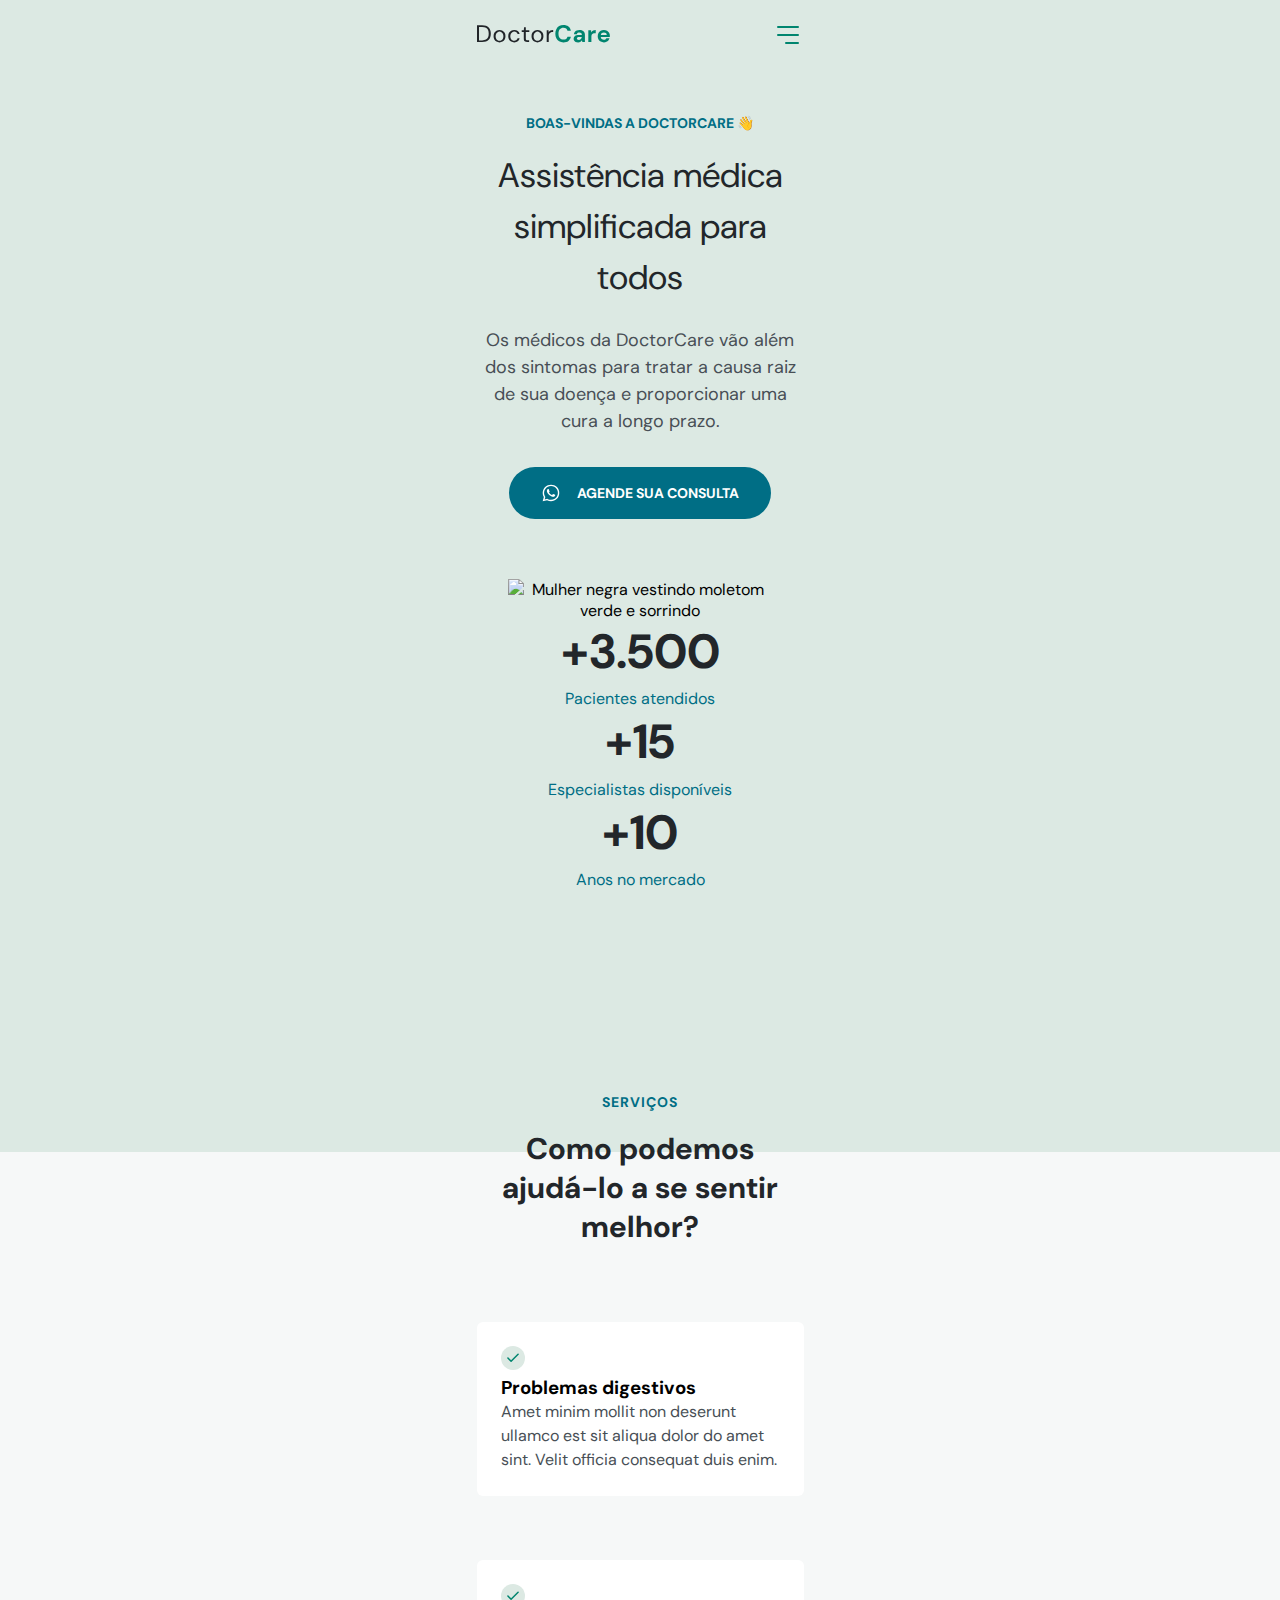
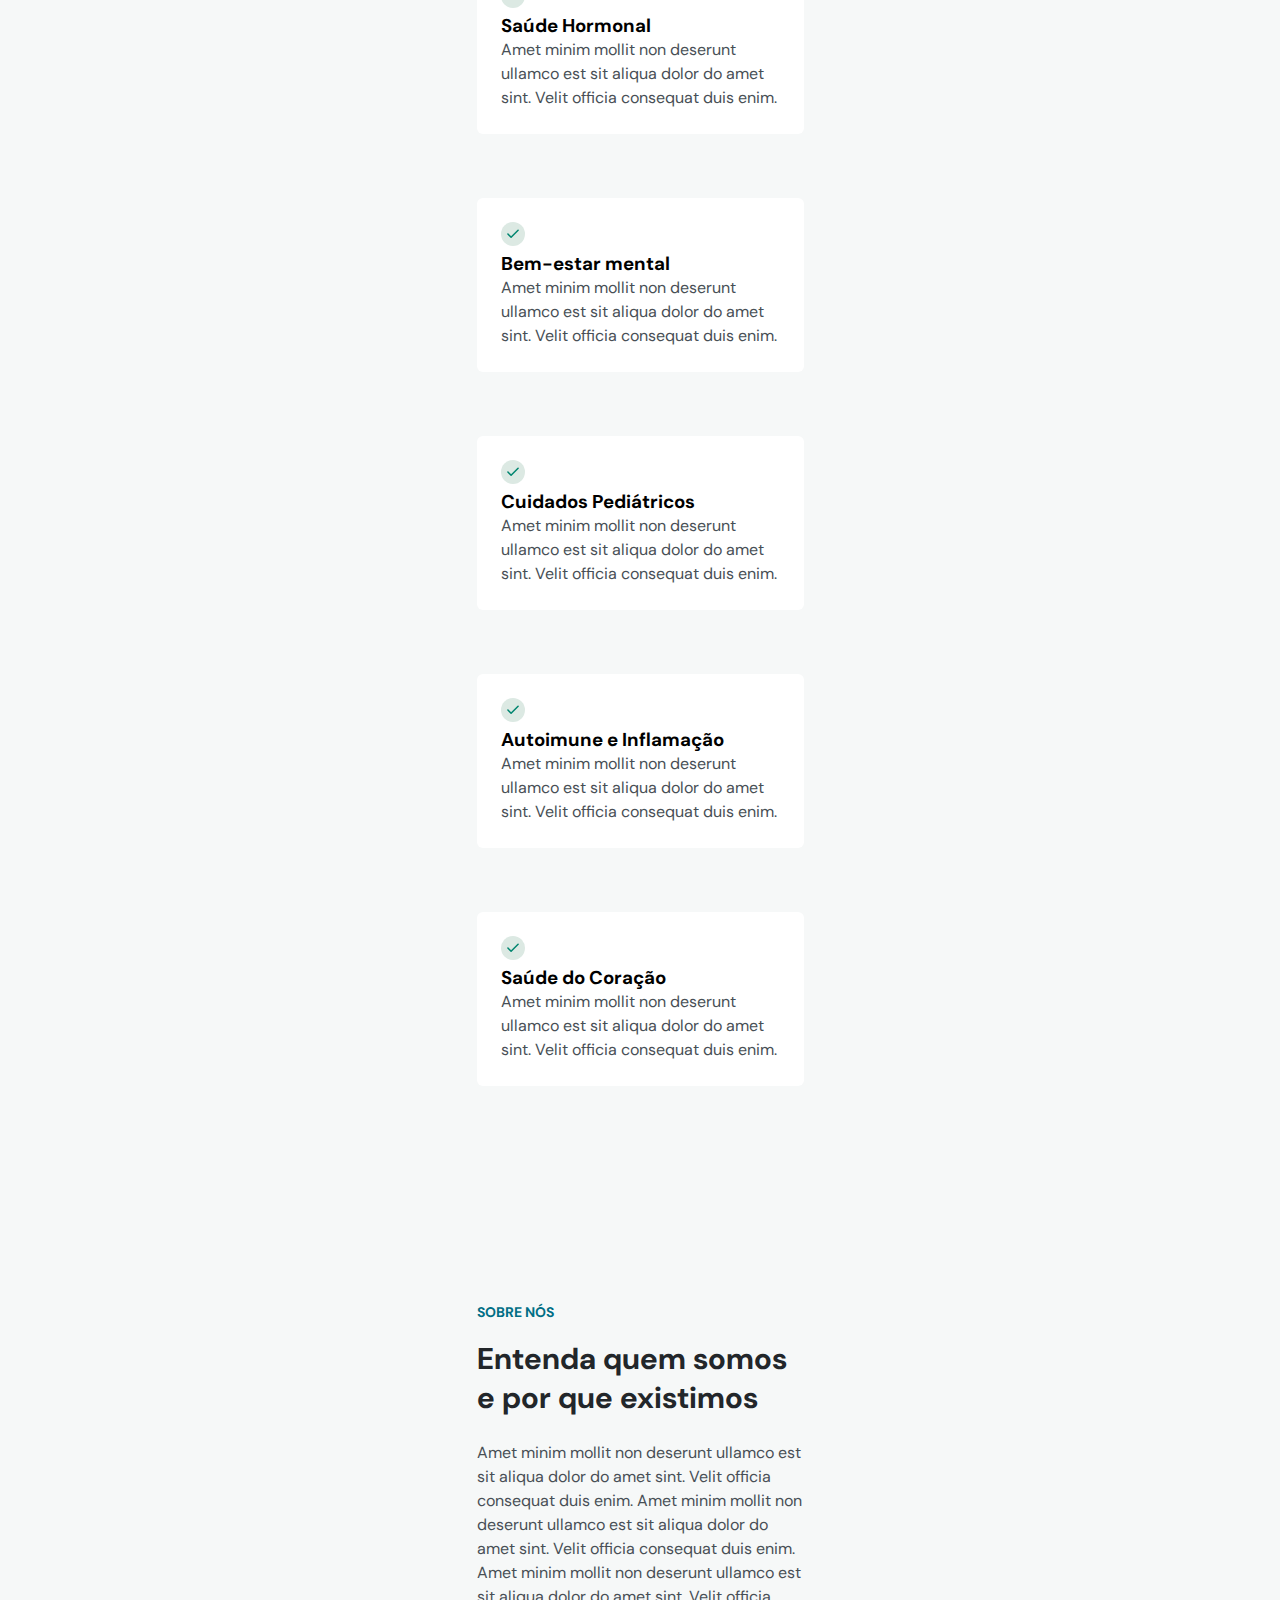
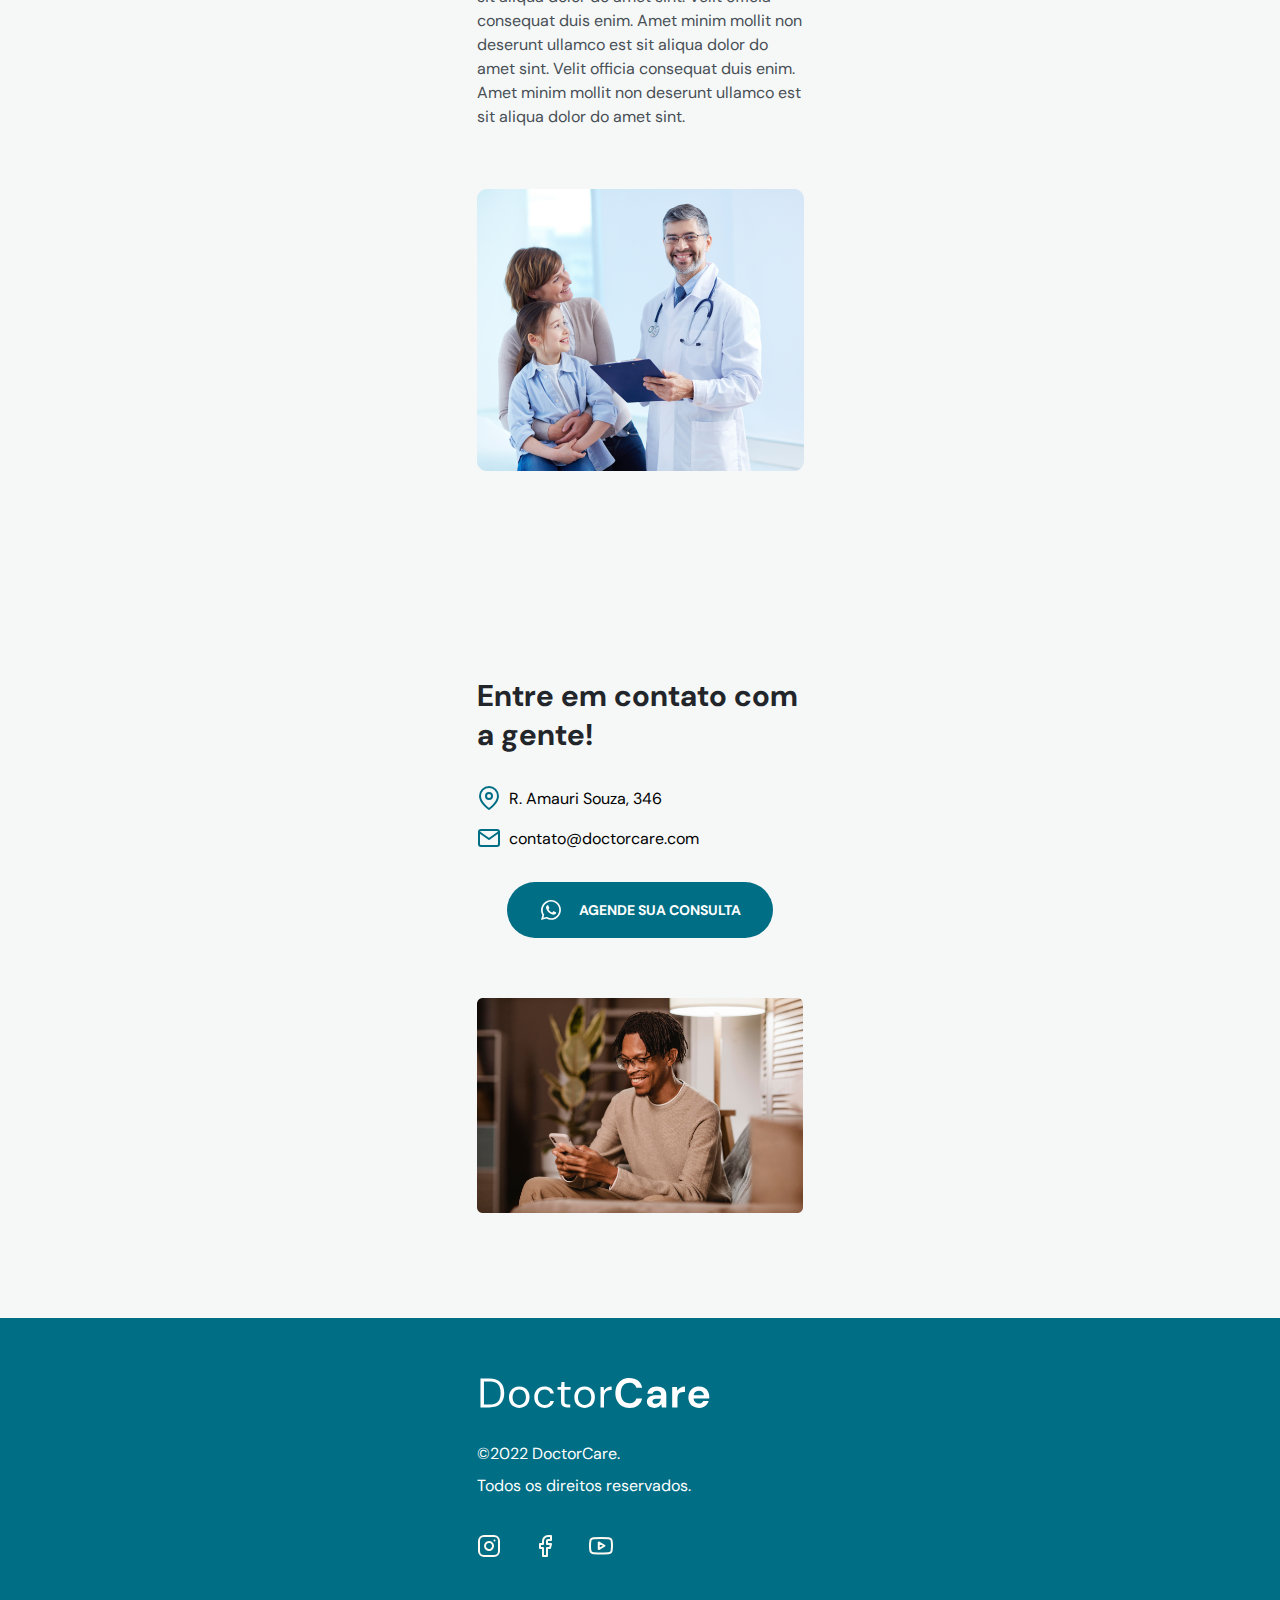
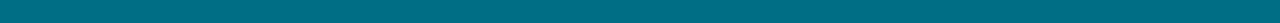
==== commit cb381d22: "Styles" ====
--- a/NLW/index.html
+++ b/NLW/index.html
@@ -13,7 +13,7 @@
       rel="stylesheet"
     />
   </head>
-  <body onscroll="onScroll()" class="">
+  <body>
     <nav id="navigation" class="">
       <div class="wrapper">
         <a class="logo" href="#home">
@@ -679,6 +679,32 @@
         </ul>
       </div>
     </footer>
+
+    <a id="backToTopButton" href="#home">
+      <svg
+        width="40"
+        height="40"
+        viewBox="0 0 40 40"
+        fill="none"
+        xmlns="http://www.w3.org/2000/svg"
+      >
+        <circle cx="20" cy="20" r="20" fill="#00856F" />
+        <path
+          d="M20 27V13"
+          stroke="white"
+          stroke-width="2"
+          stroke-linecap="round"
+          stroke-linejoin="round"
+        />
+        <path
+          d="M13 20L20 13L27 20"
+          stroke="white"
+          stroke-width="2"
+          stroke-linecap="round"
+          stroke-linejoin="round"
+        />
+      </svg>
+    </a>
     <!--ScrollReaveal Lib-->
     <script src="https://unpkg.com/scrollreveal"></script>
     <script src="main.js"></script>
--- a/NLW/styles.css
+++ b/NLW/styles.css
@@ -7,11 +7,12 @@
 }
 
 :root {
-  --primary-color: hsl(170, 100%, 26%);
+  --hue: 190;
+  --primary-color: hsl(var(--hue), 100%, 26%);
   --headline-color: hsl(210, 11%, 15%);
   --paragraph-color: hsl(210, 9%, 31%);
 
-  --brand-beige: hsl(39, 100%, 97%);
+  --brand-beige: hsl(calc(var(--hue)-22), 100%, 97%);
   --brand-light: hsl(148, 23%, 89%);
   --brand-dark: hsl(170, 100%, 14%);
 
@@ -132,6 +133,30 @@
   align-items: center;
   justify-content: center;
   gap: 3.2rem;
+}
+
+/*Custom colors*/
+
+#services .card circle {
+  fill: var(--brand-light);
+}
+
+navigation .logo path [fill*='#08856F'],
+#backToTopButtom circle {
+  fill: var(--primar-color);
+}
+
+button.open-menu path[stroke*='#08856F'],
+#contact li path {
+  stroke: var(--primar-color);
+}
+
+#contact li path {
+  stroke: var(--primary-color);
+}
+
+#navigation.scroll .button.open-menu path[stroke*='#08856F'] {
+  stroke: white;
 }
 
 /*=====Navigation========================*/
@@ -247,6 +272,13 @@
   margin-bottom: 8rem;
 }
 
+.menu .button:hover {
+  background-color: var(--primary-color);
+  color: white;
+
+  filter: brightness(1.3);
+}
+
 body .menu-expanded .logo,
 body.menu-expanded button {
   position: relative;
@@ -462,3 +494,22 @@
 footer .social-links {
   justify-content: flex-start;
 }
+
+/*=====#Back to Top========================*/
+#backToTopButton {
+  position: fixed;
+  bottom: 1rem;
+  right: 2.5rem;
+
+  opacity: 0;
+  visibility: hidden;
+
+  transform: translateY(100%);
+  transition: 200ms;
+}
+
+#backToTopButton.show {
+  opacity: 1;
+  transform: translateY(0);
+  visibility: visible;
+}
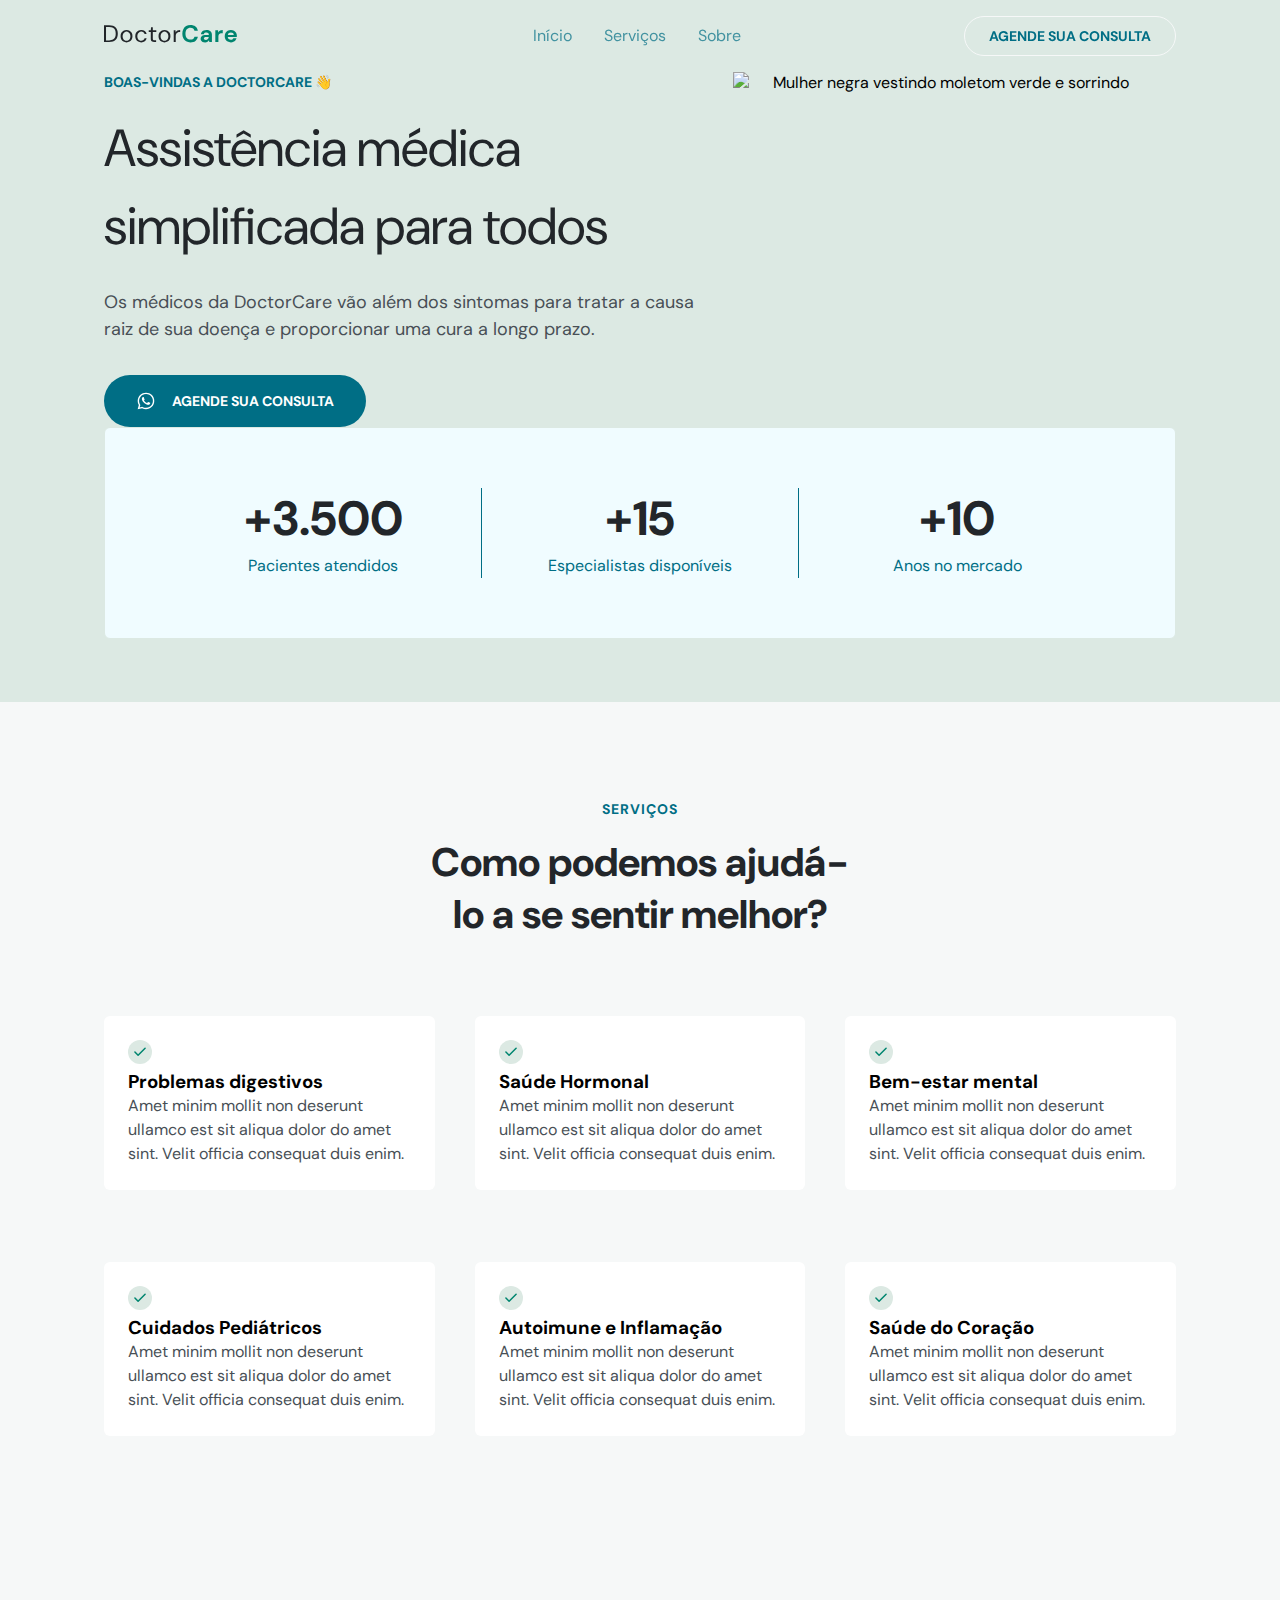
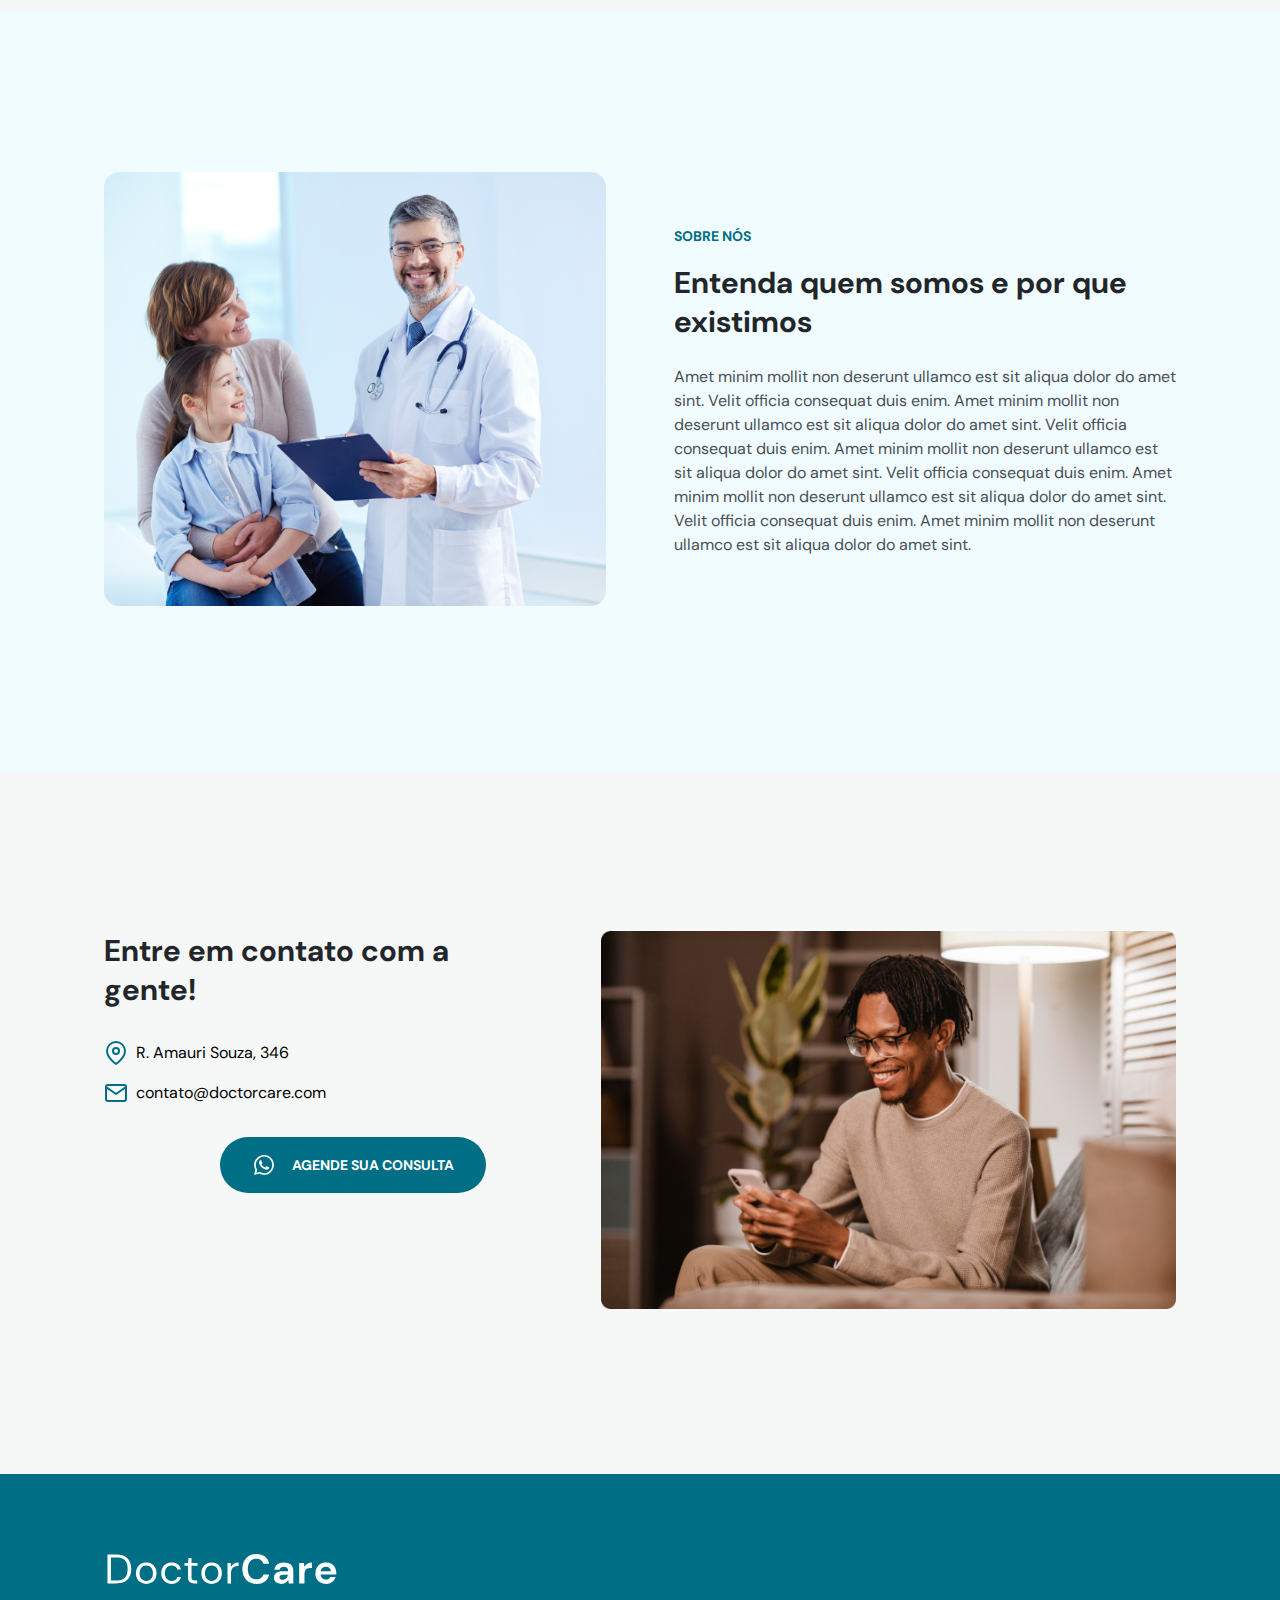
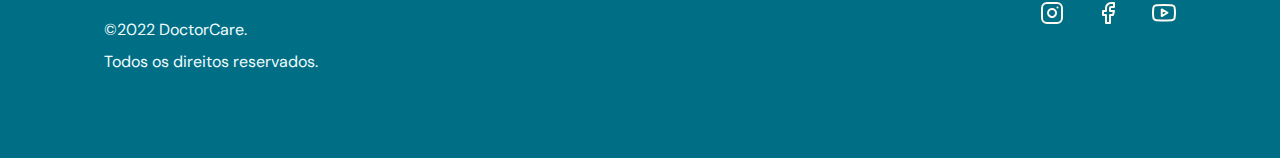
==== commit d80f463a: "Menu" ====
--- a/NLW/index.html
+++ b/NLW/index.html
@@ -69,7 +69,9 @@
 
         <div class="menu">
           <ul>
-            <li><a onclick="closeMenu()" href="#home">Início</a></li>
+            <li>
+              <a onclick="closeMenu()" href="#home">Início</a>
+            </li>
             <li><a onclick="closeMenu()" href="#services">Serviços</a></li>
             <li><a onclick="closeMenu()" href="#about">Sobre</a></li>
           </ul>
@@ -220,32 +222,36 @@
 
     <section id="home">
       <div class="wrapper">
-        <header>
-          <h4>BOAS-VINDAS A DOCTORCARE 👋</h4>
-          <h1>Assistência médica simplificada para todos</h1>
-        </header>
-        <div class="content">
-          <p>
-            Os médicos da DoctorCare vão além dos sintomas para tratar a causa
-            raiz de sua doença e proporcionar uma cura a longo prazo.
-          </p>
-          <a class="button" href="#contact">
-            <svg
-              width="20"
-              height="20"
-              viewBox="0 0 20 20"
-              fill="none"
-              xmlns="http://www.w3.org/2000/svg"
-            >
-              <path
-                d="M13.8337 11.6667C13.667 11.5833 12.5837 11.0833 12.417 11C12.2503 10.9167 12.0837 10.9167 11.917 11.0833C11.7503 11.25 11.417 11.75 11.2503 11.9167C11.167 12.0833 11.0003 12.0833 10.8337 12C10.2503 11.75 9.66699 11.4167 9.16699 11C8.75033 10.5833 8.33366 10.0833 8.00033 9.58334C7.91699 9.41668 8.00033 9.25001 8.08366 9.16668C8.16699 9.08334 8.25033 8.91668 8.41699 8.83334C8.50033 8.75001 8.58366 8.58334 8.58366 8.50001C8.66699 8.41668 8.66699 8.25001 8.58366 8.16668C8.50033 8.08334 8.08366 7.08334 7.91699 6.66668C7.83366 6.08334 7.66699 6.08334 7.50033 6.08334C7.41699 6.08334 7.25033 6.08334 7.08366 6.08334C6.91699 6.08334 6.66699 6.25001 6.58366 6.33334C6.08366 6.83334 5.83366 7.41668 5.83366 8.08334C5.91699 8.83334 6.16699 9.58334 6.66699 10.25C7.58366 11.5833 8.75033 12.6667 10.167 13.3333C10.5837 13.5 10.917 13.6667 11.3337 13.75C11.7503 13.9167 12.167 13.9167 12.667 13.8333C13.2503 13.75 13.7503 13.3333 14.0837 12.8333C14.2503 12.5 14.2503 12.1667 14.167 11.8333C14.167 11.8333 14.0003 11.75 13.8337 11.6667ZM15.917 4.08334C12.667 0.833344 7.41699 0.833344 4.16699 4.08334C1.50033 6.75001 1.00033 10.8333 2.83366 14.0833L1.66699 18.3333L6.08366 17.1667C7.33366 17.8333 8.66699 18.1667 10.0003 18.1667C14.5837 18.1667 18.2503 14.5 18.2503 9.91668C18.3337 7.75001 17.417 5.66668 15.917 4.08334ZM13.667 15.75C12.5837 16.4167 11.3337 16.8333 10.0003 16.8333C8.75033 16.8333 7.58366 16.5 6.50033 15.9167L6.25033 15.75L3.66699 16.4167L4.33366 13.9167L4.16699 13.6667C2.16699 10.3333 3.16699 6.16668 6.41699 4.08334C9.66699 2.00001 13.8337 3.08334 15.8337 6.25001C17.8337 9.50001 16.917 13.75 13.667 15.75Z"
-                fill="white"
-              />
-            </svg>
-
-            Agende sua consulta
-          </a>
-
+        <div class="col-a">
+          <header>
+            <h4>BOAS-VINDAS A DOCTORCARE 👋</h4>
+            <h1>Assistência médica simplificada para todos</h1>
+          </header>
+          <div class="content">
+            <p>
+              Os médicos da DoctorCare vão além dos sintomas para tratar a causa
+              raiz de sua doença e proporcionar uma cura a longo prazo.
+            </p>
+            <a class="button" href="#contact">
+              <svg
+                width="20"
+                height="20"
+                viewBox="0 0 20 20"
+                fill="none"
+                xmlns="http://www.w3.org/2000/svg"
+              >
+                <path
+                  d="M13.8337 11.6667C13.667 11.5833 12.5837 11.0833 12.417 11C12.2503 10.9167 12.0837 10.9167 11.917 11.0833C11.7503 11.25 11.417 11.75 11.2503 11.9167C11.167 12.0833 11.0003 12.0833 10.8337 12C10.2503 11.75 9.66699 11.4167 9.16699 11C8.75033 10.5833 8.33366 10.0833 8.00033 9.58334C7.91699 9.41668 8.00033 9.25001 8.08366 9.16668C8.16699 9.08334 8.25033 8.91668 8.41699 8.83334C8.50033 8.75001 8.58366 8.58334 8.58366 8.50001C8.66699 8.41668 8.66699 8.25001 8.58366 8.16668C8.50033 8.08334 8.08366 7.08334 7.91699 6.66668C7.83366 6.08334 7.66699 6.08334 7.50033 6.08334C7.41699 6.08334 7.25033 6.08334 7.08366 6.08334C6.91699 6.08334 6.66699 6.25001 6.58366 6.33334C6.08366 6.83334 5.83366 7.41668 5.83366 8.08334C5.91699 8.83334 6.16699 9.58334 6.66699 10.25C7.58366 11.5833 8.75033 12.6667 10.167 13.3333C10.5837 13.5 10.917 13.6667 11.3337 13.75C11.7503 13.9167 12.167 13.9167 12.667 13.8333C13.2503 13.75 13.7503 13.3333 14.0837 12.8333C14.2503 12.5 14.2503 12.1667 14.167 11.8333C14.167 11.8333 14.0003 11.75 13.8337 11.6667ZM15.917 4.08334C12.667 0.833344 7.41699 0.833344 4.16699 4.08334C1.50033 6.75001 1.00033 10.8333 2.83366 14.0833L1.66699 18.3333L6.08366 17.1667C7.33366 17.8333 8.66699 18.1667 10.0003 18.1667C14.5837 18.1667 18.2503 14.5 18.2503 9.91668C18.3337 7.75001 17.417 5.66668 15.917 4.08334ZM13.667 15.75C12.5837 16.4167 11.3337 16.8333 10.0003 16.8333C8.75033 16.8333 7.58366 16.5 6.50033 15.9167L6.25033 15.75L3.66699 16.4167L4.33366 13.9167L4.16699 13.6667C2.16699 10.3333 3.16699 6.16668 6.41699 4.08334C9.66699 2.00001 13.8337 3.08334 15.8337 6.25001C17.8337 9.50001 16.917 13.75 13.667 15.75Z"
+                  fill="white"
+                />
+              </svg>
+
+              Agende sua consulta
+            </a>
+          </div>
+        </div>
+
+        <div class="col-b">
           <img
             src="./assets/photo.svg"
             alt="Mulher negra vestindo moletom verde e sorrindo"
@@ -257,17 +263,21 @@
             <h3>+3.500</h3>
             <p>Pacientes atendidos</p>
           </div>
+
           <div class="stat">
             <h3>+15</h3>
             <p>Especialistas disponíveis</p>
           </div>
+
           <div class="stat">
             <h3>+10</h3>
             <p>Anos no mercado</p>
           </div>
         </div>
-      </div>
+
     </section>
+
+ 
 
     <section id="services">
       <div class="wrapper">
@@ -433,6 +443,9 @@
 
     <section id="about">
       <div class="wrapper">
+
+        <div class="col-a">
+
         <header>
           <h4>Sobre nós</h4>
           <h2>Entenda quem somos e por que existimos</h2>
@@ -448,17 +461,26 @@
             Velit officia consequat duis enim. Amet minim mollit non deserunt
             ullamco est sit aliqua dolor do amet sint.
           </p>
+          
+        </div>
+      </div>
+
+
+        <div class="col-b">
           <img
             src="assets/happy-doctor-holding-a-clipboard-with-patients.png"
             alt="Doutor feliz segundo prancheita com pacientes"
           />
-        </div>
       </div>
+        </div>
+        
     </section>
 
     <section id="contact">
       <div class="wrapper">
-        <header>
+
+        <div class="col-a">
+          <header>
           <h2>Entre em contato com a gente!</h2>
         </header>
         <div class="content">
@@ -532,16 +554,24 @@
             Agende sua consulta
           </a>
 
-          <img
+          
+        </div>
+        </div>
+        
+        <div class="col-b">
+           <img
             src="./assets/man-using-modern-smartphone-device-while-on-couch-at-home.png"
             alt="Man using modern smartphone device while on couch at home"
           />
         </div>
+       
       </div>
     </section>
 
     <footer>
       <div class="wrapper">
+        <div class="col-a">
+
         <a class="logo" href="#home">
           <svg
             width="133"
@@ -596,6 +626,8 @@
           ©2022 DoctorCare. <br />
           Todos os direitos reservados.
         </p>
+      </div>
+    <div class="col-b">
 
         <ul class="social-links">
           <li>
@@ -677,6 +709,8 @@
             </a>
           </li>
         </ul>
+    </div>
+
       </div>
     </footer>
 
--- a/NLW/styles.css
+++ b/NLW/styles.css
@@ -12,8 +12,10 @@
   --headline-color: hsl(210, 11%, 15%);
   --paragraph-color: hsl(210, 9%, 31%);
 
-  --brand-beige: hsl(calc(var(--hue)-22), 100%, 97%);
+  --brand-beige: hsl(calc(var(--hue)), 100%, 97%);
+
   --brand-light: hsl(148, 23%, 89%);
+  --brand-light-two: hsl(calc(var(--hue) + 10), 180, 14%, 97%);
   --brand-dark: hsl(170, 100%, 14%);
 
   --bg-light: hsl(180, 14%, 97%);
@@ -45,7 +47,7 @@
 }
 
 .wrapper {
-  width: 37.5rem;
+  width: min(50rem, 100%);
   margin-inline: auto;
   padding-inline: 2.4rem;
 }
@@ -141,9 +143,9 @@
   fill: var(--brand-light);
 }
 
-navigation .logo path [fill*='#08856F'],
+navigation .logo path [fill*='#00856F'],
 #backToTopButtom circle {
-  fill: var(--primar-color);
+  fill: var(--brand-dark);
 }
 
 button.open-menu path[stroke*='#08856F'],
@@ -223,7 +225,6 @@
 }
 
 body.menu-expanded .menu {
-  position: fixed;
   top: 0;
   left: 0;
   background: var(--primary-color);
@@ -337,13 +338,14 @@
 /*=====#Home========================*/
 
 #home {
+  padding-block: 0;
   padding-top: calc(4.1rem + var(--nav-height));
 }
 
 #home::before {
   content: '';
   width: 100%;
-  height: calc(108rem + var(--nav-height));
+  height: calc(76% + var(--nav-height));
   background-color: var(--brand-light);
   display: block;
 
@@ -385,8 +387,8 @@
   object-position: 0 2rem;
 }
 
-#home.stats {
-  width: 32.7;
+#home .stats {
+  width: 100%;
   padding-block: 4rem;
   margin-inline: auto;
 
@@ -421,6 +423,11 @@
   cursor: pointer;
 }
 
+nav .menu,
+nav .close-menu {
+  position: fixed;
+}
+
 /*=====#About========================*/
 
 #about {
@@ -495,6 +502,7 @@
   justify-content: flex-start;
 }
 
+/*=====#Back to Top========================*/
 /*=====#Back to Top========================*/
 #backToTopButton {
   position: fixed;
@@ -513,3 +521,276 @@
   transform: translateY(0);
   visibility: visible;
 }
+
+/*=====#Responsive========================*/
+@media (min-width: 1024px) {
+  /*=====#Geral========================*/
+
+  body {
+    overflow: auto;
+  }
+
+  .wrapper {
+    width: min(112rem, 100%);
+    display: grid;
+  }
+
+  .col-a {
+    grid-area: A;
+  }
+
+  .col-b {
+    grid-area: B;
+  }
+
+  section {
+    padding-block: 16rem;
+  }
+
+  #services header h2 {
+    font-size: 4rem;
+    line-height: 5.2rem;
+  }
+  /*=====#Navigation========================*/
+
+  /*Reset*/
+  nav#navigation .wrapper * {
+    margin: 0;
+    padding: 0;
+    visibility: initial;
+    display: initial;
+    opacity: initial;
+    flex-direction: initial;
+    position: initial;
+    font-size: initial;
+    font-weight: initial;
+    transform: initial;
+    color: initial;
+    background-color: initial;
+    filter: initial;
+  }
+
+  nav#navigation .close-menu,
+  nav#navigation .open-menu,
+  nav#navigation .social-links {
+    display: none;
+  }
+
+  nav#navigation .menu {
+    display: flex;
+    align-items: center;
+    justify-content: space-between;
+    width: 60%;
+  }
+
+  nav#navigation .menu ul:nth-child(1) {
+    display: flex;
+    gap: 3.2rem;
+  }
+
+  nav#navigation .menu ul li a {
+    color: var(--primary-color);
+    opacity: 0.7;
+  }
+
+  nav#navigation .menu a.button {
+    display: flex;
+    justify-content: center;
+    align-items: center;
+    padding: 1rem 2.4rem;
+
+    border: 1px solid var(--bg-light);
+    border-radius: 4rem;
+
+    color: var(--primary-color);
+
+    font-weight: 700;
+    font-size: 1.4rem;
+    line-height: 1.8rem;
+    text-transform: uppercase;
+  }
+
+  nav#navigation .menu a.button:hover {
+    background-color: var(--primary-color);
+    border: none;
+    color: white;
+  }
+
+  nav#navigation.scroll .menu ul li a {
+    color: var(--brand-light-two);
+    opacity: 0.6;
+  }
+
+  nav#navigation.scroll .menu a.button {
+    border-color: white;
+    color: white;
+  }
+
+  nav#navigation.menu li a {
+    transition: opacity 0.4s;
+  }
+
+  nav#navigation .menu li a:active,
+  nav#navigation .menu li a:hover {
+    opacity: 1;
+    font-weight: 700;
+  }
+
+  nav#navigation .menu li a::after {
+    content: '';
+    width: 0;
+    height: 2px;
+    background-color: var(--primary-color);
+
+    position: relative;
+    bottom: -2rem;
+    left: -0.5rem;
+
+    display: block;
+
+    transition: white 0.2s;
+  }
+
+  nav#navigation.scroll .menu li a::after {
+    background-color: white;
+  }
+
+  nav#navigation .menu li a:active::after,
+  nav#navigation .menu li a:hover::after {
+    padding-inline: 0.8rem;
+    width: 100%;
+  }
+
+  nav#navigation.scroll .menu li a:active,
+  nav#navigation.scroll .menu li a:hover {
+    opacity: 1;
+  }
+
+  nav#navigation.scroll .menu a.button:active,
+  nav#navigation.scroll .menu a.button:hover {
+    background-color: var(--primar-color);
+    filter: brightness(1.3);
+    border: none;
+  }
+
+  /*=====#Home========================*/
+
+  #home::before {
+    height: calc(86% - var(--nav-height));
+  }
+
+  #home {
+    padding-top: var(--nav-height);
+  }
+
+  #home .wrapper {
+    grid-template-columns: 60.5rem 1fr;
+    grid-template-areas:
+      'A B'
+      'C C';
+  }
+
+  #home .col-a {
+    text-align: left;
+    align-self: center;
+  }
+
+  #home h1 {
+    font-size: 5.2rem;
+  }
+
+  #home .content p {
+    font-size: 1.8rem;
+  }
+
+  #home .stats {
+    grid-area: C;
+
+    flex-direction: row;
+    padding: 6rem;
+    gap: 0;
+  }
+
+  #home .stats .stat + .stat {
+    border-left: 1px solid var(--primary-color);
+  }
+
+  #home .stats .stat {
+    flex: 1;
+  }
+
+  #home .button {
+    margin: 0;
+  }
+
+  #home img {
+    width: 42rem;
+  }
+
+  /*=====#Services========================*/
+
+  #services h2 {
+    width: 42rem;
+    margin-inline: auto;
+  }
+
+  #services .cards {
+    flex-direction: row;
+    flex-wrap: wrap;
+    gap: 4rem;
+  }
+
+  #services .card {
+    width: 30%;
+    flex-grow: 1;
+  }
+
+  /*=====#About========================*/
+
+  #about .wrapper {
+    grid-template-columns: 1fr 1fr;
+    grid-template-areas: 'B A';
+    gap: 6.7rem;
+  }
+
+  #about .content p {
+    margin-bottom: 0;
+  }
+
+  #about .col-a {
+    align-self: center;
+  }
+  /*=====#Contact========================*/
+  #contact .wrapper {
+    grid-template-columns: 1fr 57.5rem;
+    grid-template-areas: 'A B';
+  }
+
+  #contact h2 {
+    width: 40.4rem;
+  }
+
+  /*=====#Footer========================*/
+ 
+  footer {
+    padding-block: 8rem;
+  }
+ 
+  footer .wrapper {
+    grid-template-columns: 1fr 1fr;
+    grid-template-areas: 'A B';
+  }
+
+  footer .col-a {
+    align-self: center;
+  }
+
+  footer .col-b {
+    align-self: center;
+    justify-self: flex-end;
+  }
+
+  footer p {
+    margin-bottom: 0;
+  }
+}
